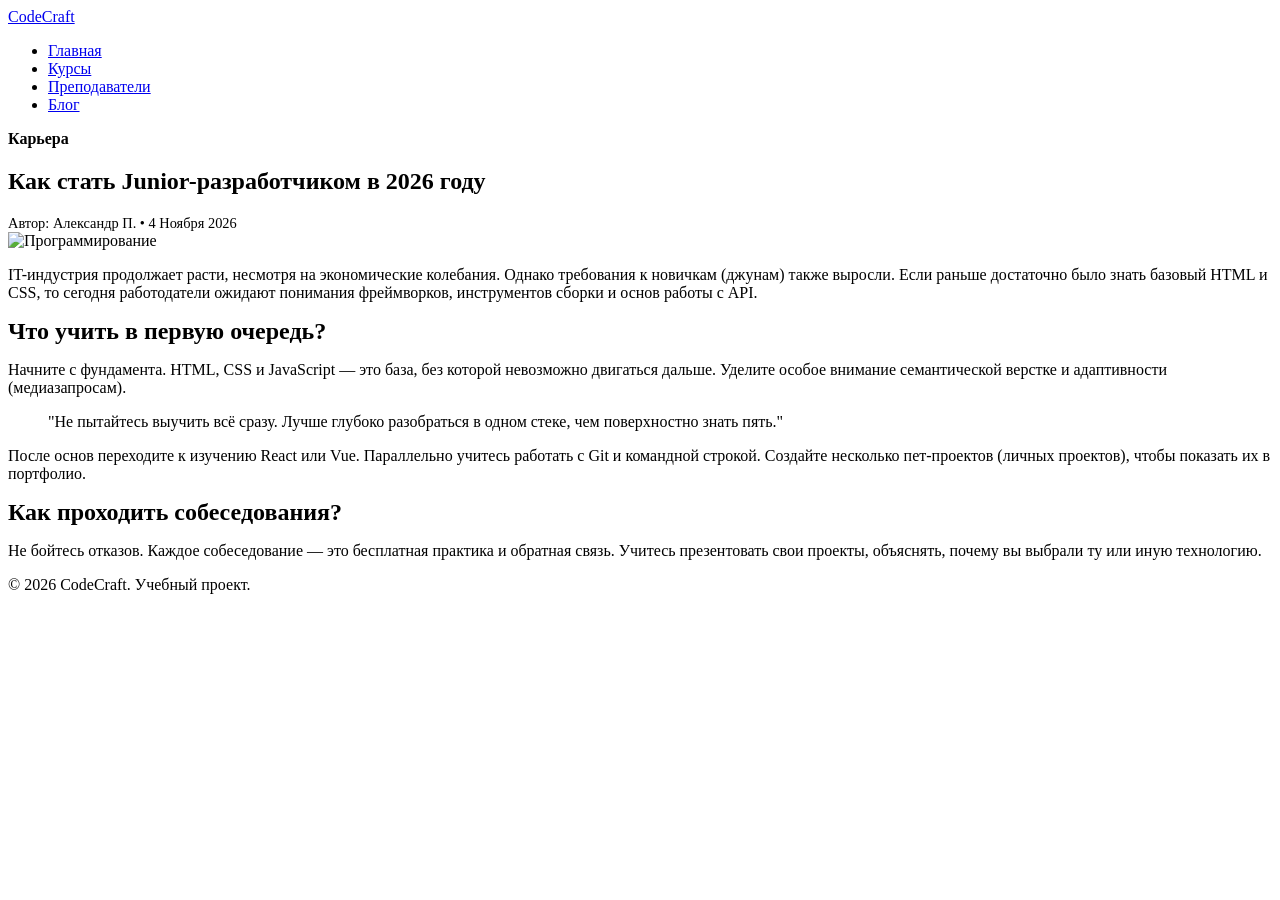
==== article.html @ 1095cd3e "feat: create responsive CodeCraft project for KR3" ====
<!DOCTYPE html>
<html lang="ru">
<head>
    <meta charset="UTF-8">
    <meta name="viewport" content="width=device-width, initial-scale=1.0">
    <title>Как стать Junior-разработчиком – CodeCraft</title>
    <link rel="stylesheet" href="css/style.css">
</head>
<body>
    <header class="site-header">
        <div class="site-header__inner">
            <a href="index.html" class="site-logo">CodeCraft</a>
            <nav aria-label="Основная навигация">
                <ul class="nav-list">
                    <li><a href="index.html" class="nav-link">Главная</a></li>
                    <li><a href="courses.html" class="nav-link">Курсы</a></li>
                    <li><a href="teachers.html" class="nav-link">Преподаватели</a></li>
                    <li><a href="blog.html" class="nav-link nav-link--active">Блог</a></li>
                </ul>
            </nav>
        </div>
    </header>

    <main class="container">
        <article class="article-content">
            <p style="color: var(--color-primary); font-weight: bold; margin-bottom: var(--space-sm);">Карьера</p>
            <h1>Как стать Junior-разработчиком в 2026 году</h1>
            <p style="color: var(--color-muted); font-size: 0.9rem; margin-bottom: var(--space-lg);">Автор: Александр П. • 4 Ноября 2026</p>
            
            <img src="https://images.unsplash.com/photo-1555066931-4365d14bab8c?q=80&w=800&auto=format&fit=crop" alt="Программирование" style="border-radius: var(--radius); margin-bottom: var(--space-lg);">

            <p>IT-индустрия продолжает расти, несмотря на экономические колебания. Однако требования к новичкам (джунам) также выросли. Если раньше достаточно было знать базовый HTML и CSS, то сегодня работодатели ожидают понимания фреймворков, инструментов сборки и основ работы с API.</p>
            
            <h2 style="margin-top: var(--space-lg); margin-bottom: var(--space-sm);">Что учить в первую очередь?</h2>
            <p>Начните с фундамента. HTML, CSS и JavaScript — это база, без которой невозможно двигаться дальше. Уделите особое внимание семантической верстке и адаптивности (медиазапросам).</p>
            
            <blockquote>
                "Не пытайтесь выучить всё сразу. Лучше глубоко разобраться в одном стеке, чем поверхностно знать пять."
            </blockquote>

            <p>После основ переходите к изучению React или Vue. Параллельно учитесь работать с Git и командной строкой. Создайте несколько пет-проектов (личных проектов), чтобы показать их в портфолио.</p>
            
            <h2 style="margin-top: var(--space-lg); margin-bottom: var(--space-sm);">Как проходить собеседования?</h2>
            <p>Не бойтесь отказов. Каждое собеседование — это бесплатная практика и обратная связь. Учитесь презентовать свои проекты, объяснять, почему вы выбрали ту или иную технологию.</p>
        </article>
    </main>

    <footer class="site-footer">
        <div class="container">
            <p>&copy; 2026 CodeCraft. Учебный проект.</p>
        </div>
    </footer>
</body>
</html>
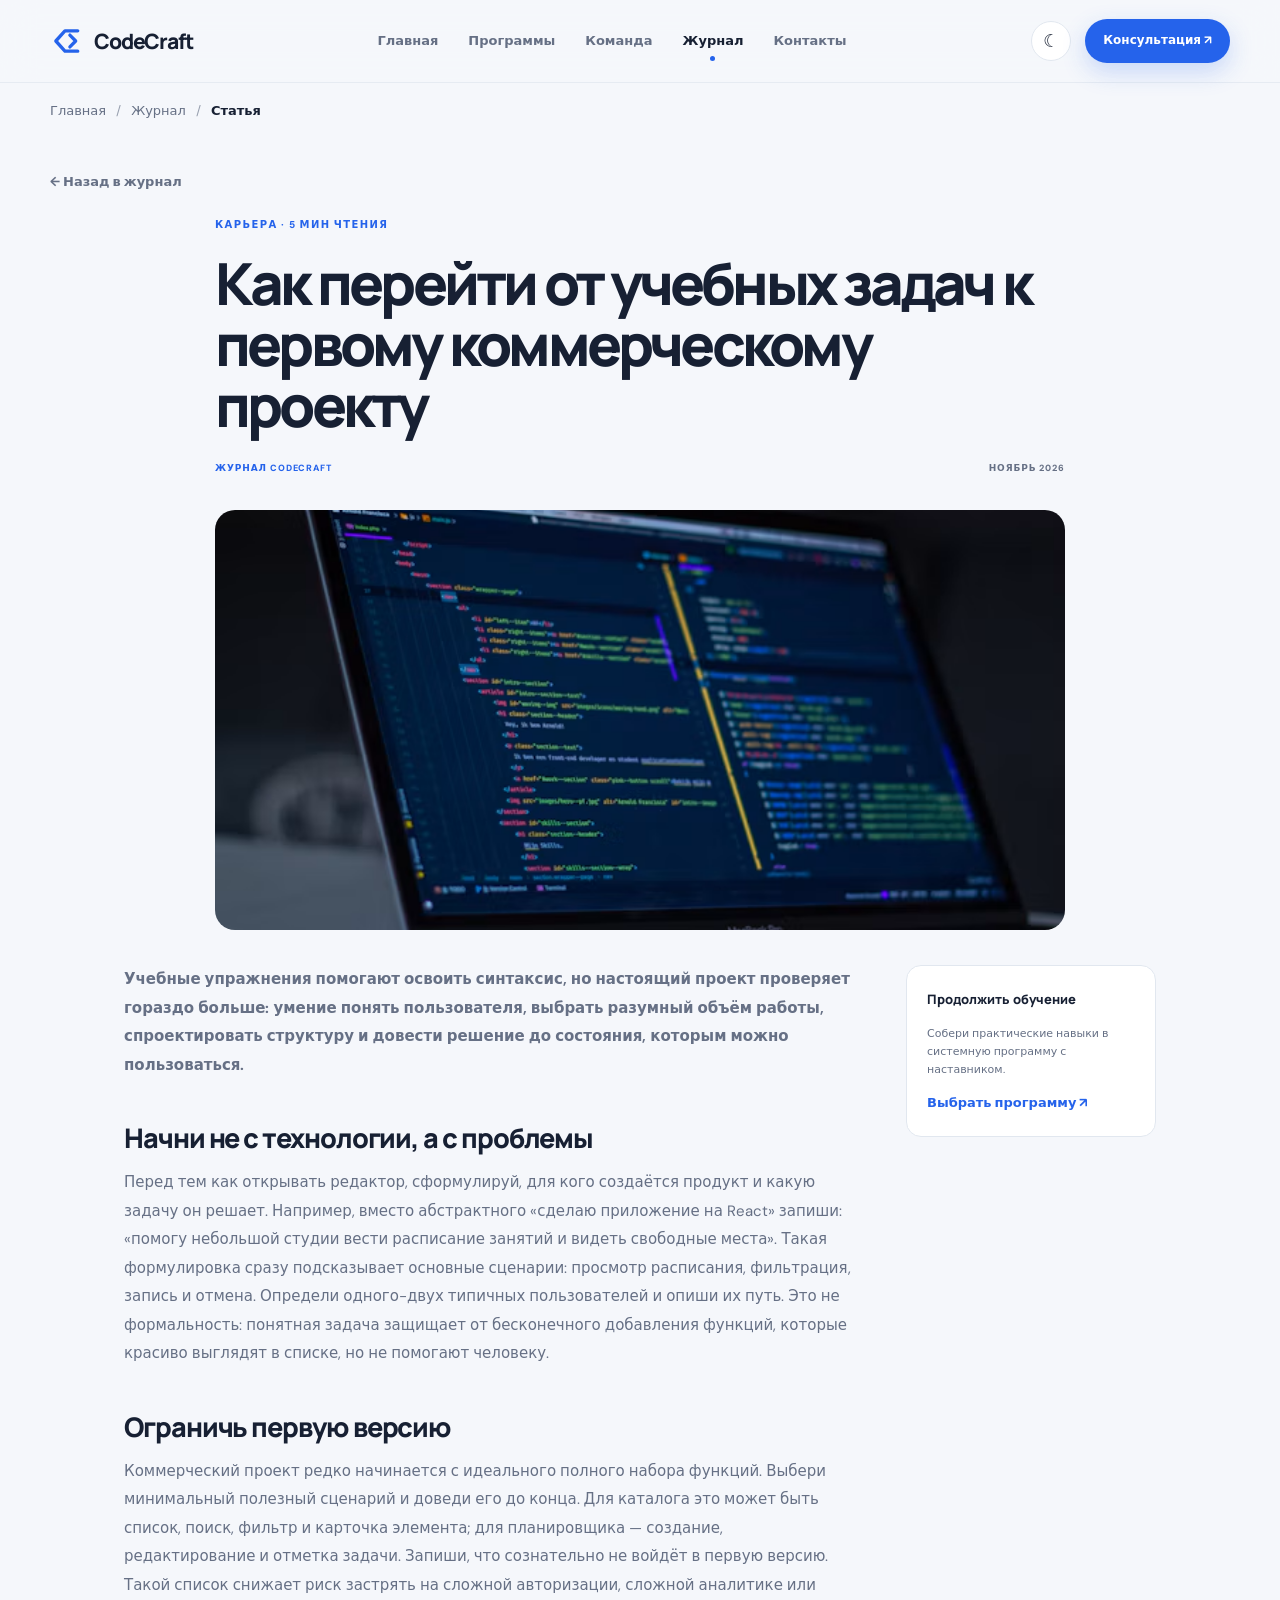
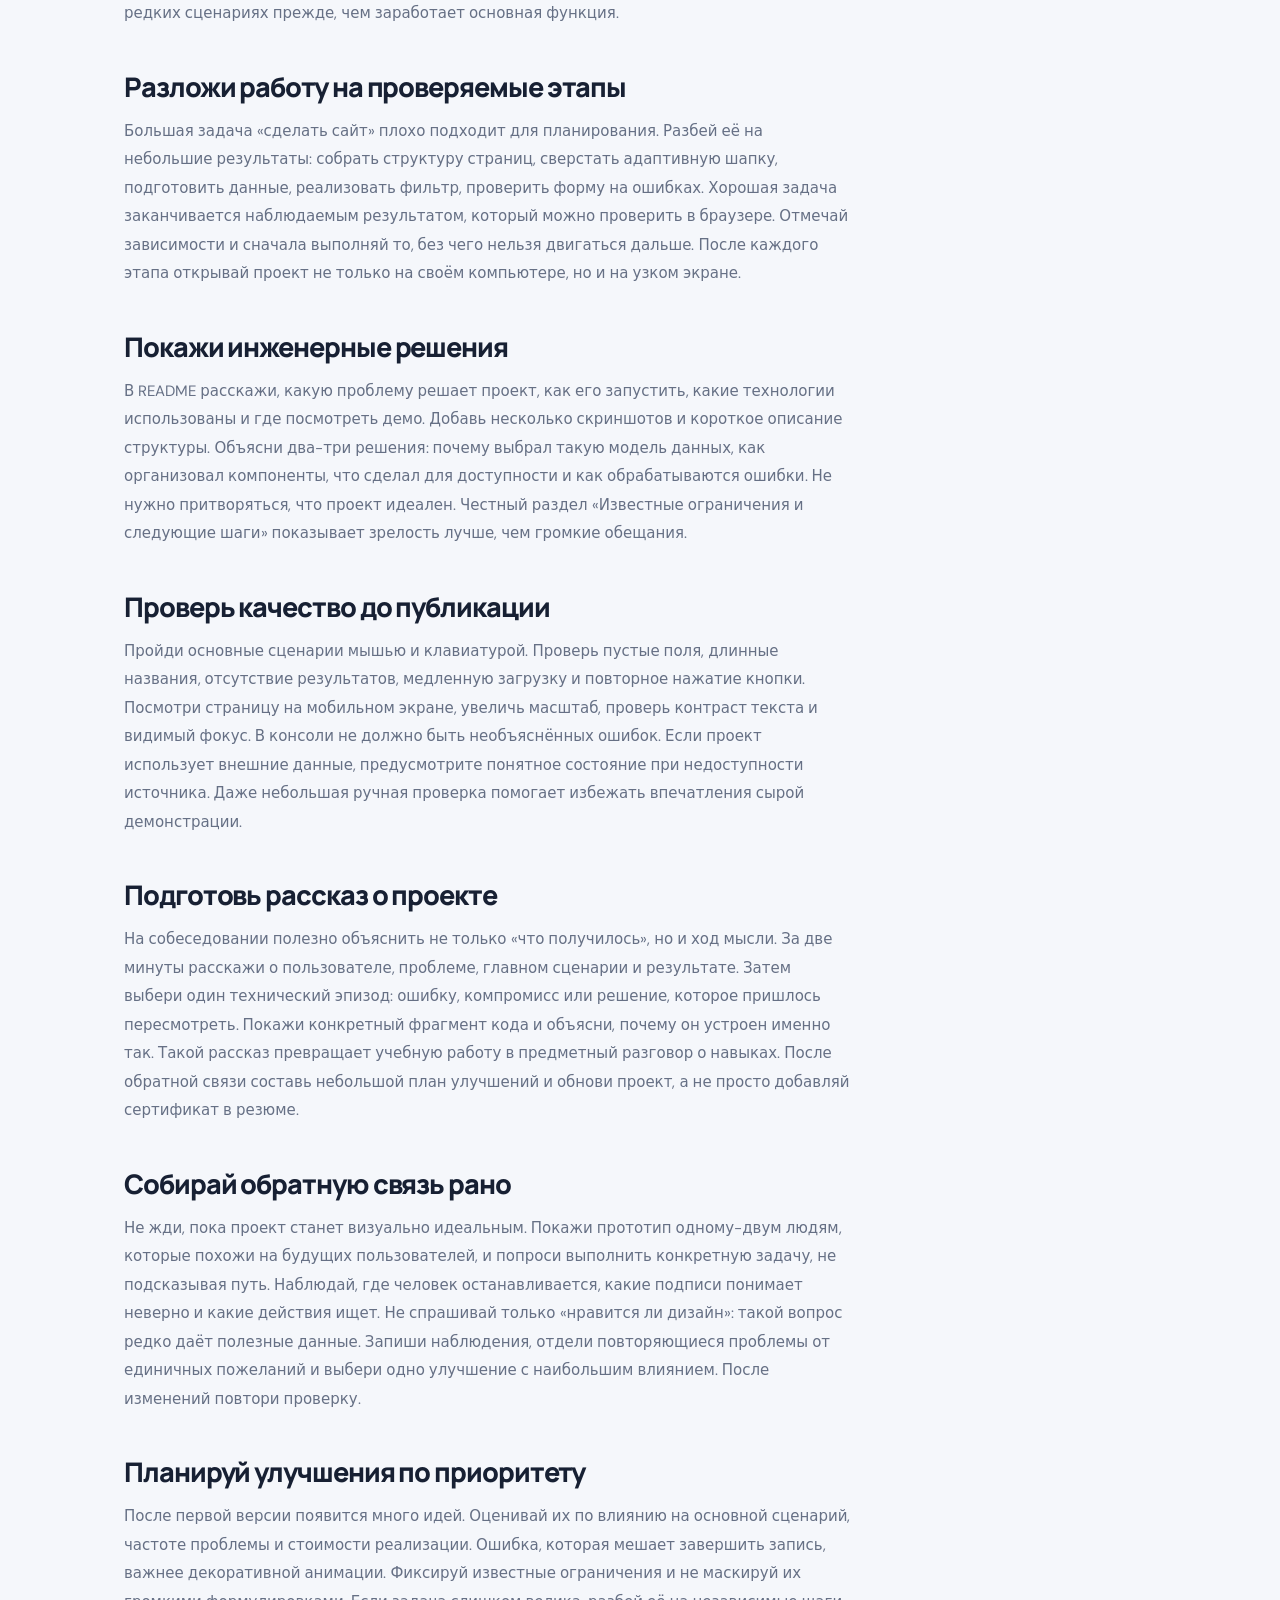
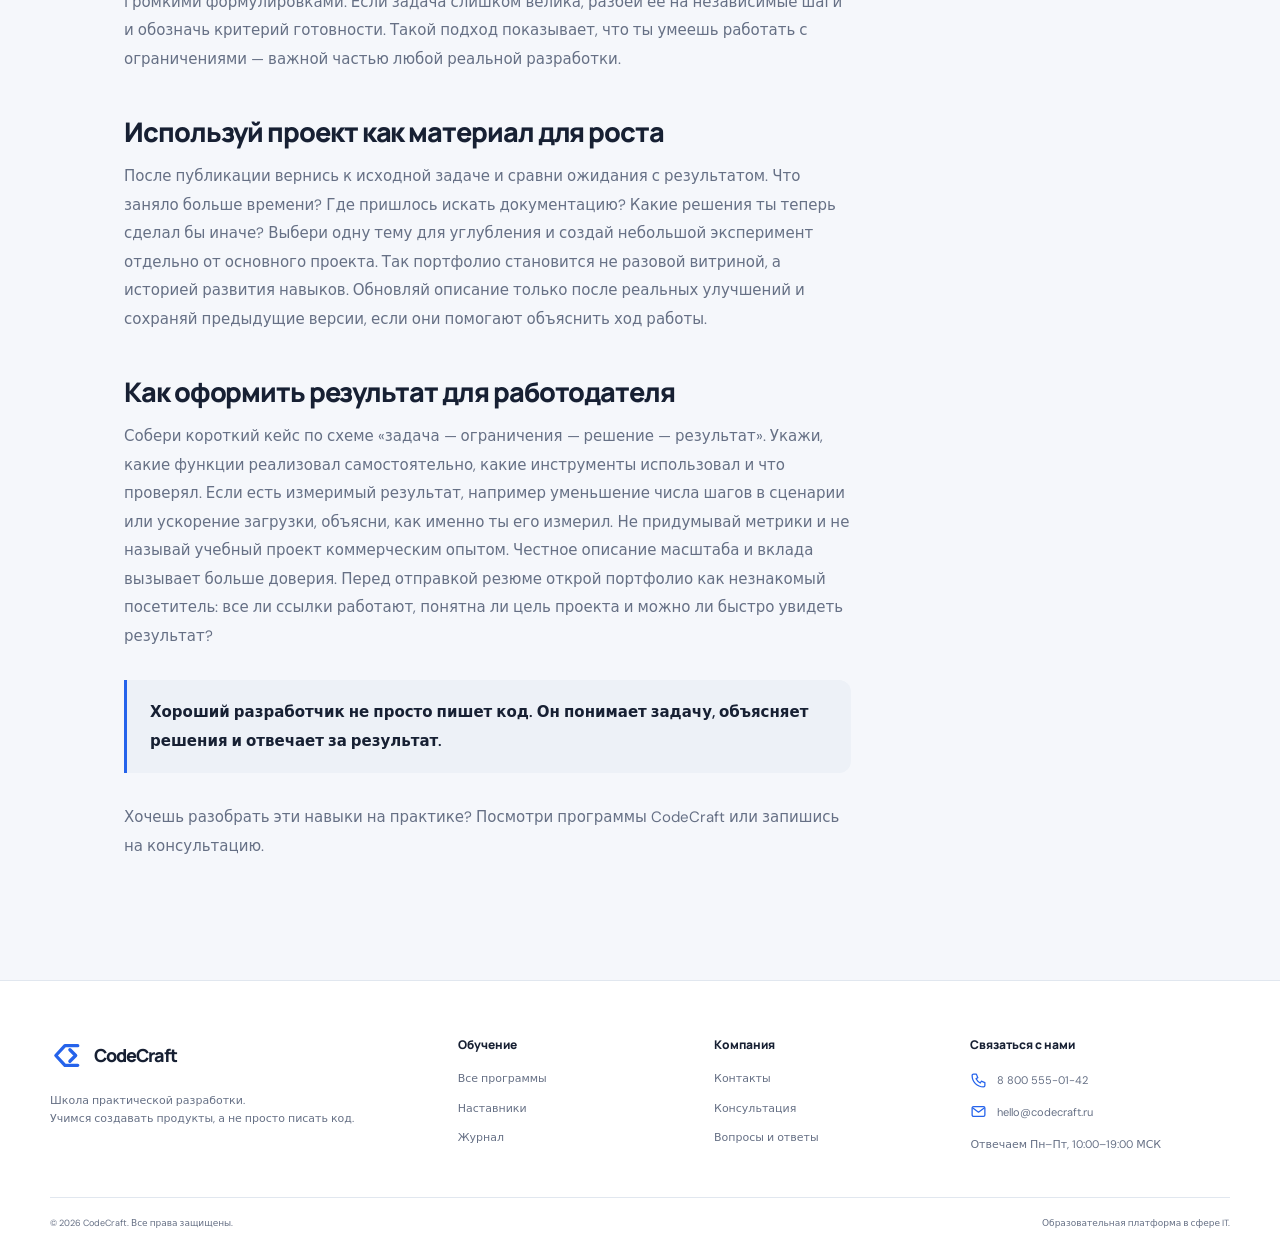
==== commit b9ab2ec8: "kr3-codecraft" ====
--- a/article.html
+++ b/article.html
@@ -1,54 +1,111 @@
-<!DOCTYPE html>
+<!doctype html>
 <html lang="ru">
 <head>
-    <meta charset="UTF-8">
-    <meta name="viewport" content="width=device-width, initial-scale=1.0">
-    <title>Как стать Junior-разработчиком – CodeCraft</title>
-    <link rel="stylesheet" href="css/style.css">
+  <meta charset="utf-8">
+  <meta name="viewport" content="width=device-width,initial-scale=1">
+  <meta name="description" content="Практические материалы CodeCraft о разработке, дизайне и карьере в IT.">
+  <title>Материал журнала — CodeCraft</title>
+  
+  <link rel="preconnect" href="https://fonts.googleapis.com">
+  <link rel="preconnect" href="https://fonts.gstatic.com" crossorigin>
+  <link href="https://fonts.googleapis.com/css2?family=DM+Sans:wght@400;500;600;700&family=Manrope:wght@400;500;600;700;800&display=swap" rel="stylesheet">
+  <link rel="stylesheet" href="css/style.css">
 </head>
 <body>
-    <header class="site-header">
-        <div class="site-header__inner">
-            <a href="index.html" class="site-logo">CodeCraft</a>
-            <nav aria-label="Основная навигация">
-                <ul class="nav-list">
-                    <li><a href="index.html" class="nav-link">Главная</a></li>
-                    <li><a href="courses.html" class="nav-link">Курсы</a></li>
-                    <li><a href="teachers.html" class="nav-link">Преподаватели</a></li>
-                    <li><a href="blog.html" class="nav-link nav-link--active">Блог</a></li>
-                </ul>
-            </nav>
+
+  <header class="header">
+    <div class="container header__inner">
+      <a class="brand" href="index.html">
+        <img class="brand__mark" src="images/brand-mark.svg" alt="">
+        <span class="brand__name">CodeCraft</span>
+      </a>
+      <button class="menu-toggle" aria-label="Открыть меню" aria-expanded="false">☰</button>
+      <nav class="nav">
+        <a class="nav__link" href="index.html">Главная</a>
+        <a class="nav__link" href="courses.html">Программы</a>
+        <a class="nav__link" href="teachers.html">Команда</a>
+        <a class="nav__link is-active" href="blog.html">Журнал</a>
+        <a class="nav__link" href="contacts.html">Контакты</a>
+      </nav>
+      <div class="header__actions">
+        <button class="theme-toggle" aria-label="Переключить тему">☾</button>
+        <a class="button button--small button--primary" href="contacts.html#lead-form">Консультация ↗</a>
+      </div>
+    </div>
+  </header>
+
+  <nav class="breadcrumbs" aria-label="Хлебные крошки">
+    <div class="container breadcrumbs__inner">
+      <a href="index.html">Главная</a>
+      <span class="breadcrumbs__separator" aria-hidden="true">/</span>
+      <a href="blog.html">Журнал</a>
+      <span class="breadcrumbs__separator" aria-hidden="true">/</span>
+      <span aria-current="page">Статья</span>
+    </div>
+  </nav>
+
+  <main>
+    <section class="article-hero">
+      <div class="container">
+        <a class="back-link" href="blog.html">← Назад в журнал</a>
+        <div id="article-content">
+          <div class="eyebrow">CODECRAFT JOURNAL</div>
+          <h1>Практические материалы<br><span>для разработчиков.</span></h1>
         </div>
-    </header>
+      </div>
+    </section>
+  </main>
 
-    <main class="container">
-        <article class="article-content">
-            <p style="color: var(--color-primary); font-weight: bold; margin-bottom: var(--space-sm);">Карьера</p>
-            <h1>Как стать Junior-разработчиком в 2026 году</h1>
-            <p style="color: var(--color-muted); font-size: 0.9rem; margin-bottom: var(--space-lg);">Автор: Александр П. • 4 Ноября 2026</p>
-            
-            <img src="https://images.unsplash.com/photo-1555066931-4365d14bab8c?q=80&w=800&auto=format&fit=crop" alt="Программирование" style="border-radius: var(--radius); margin-bottom: var(--space-lg);">
+  <footer class="footer">
+    <div class="container footer__top">
+      <div class="footer__brand">
+        <a class="brand" href="index.html">
+          <img alt="" class="brand__mark" src="images/brand-mark.svg">
+          <span class="brand__name">CodeCraft</span>
+        </a>
+        <p>Школа практической разработки.<br>Учимся создавать продукты, а не просто писать код.</p>
+      </div>
+      <div class="footer__col">
+        <b>Обучение</b>
+        <a href="courses.html">Все программы</a>
+        <a href="teachers.html">Наставники</a>
+        <a href="blog.html">Журнал</a>
+      </div>
+      <div class="footer__col">
+        <b>Компания</b>
+        <a href="contacts.html">Контакты</a>
+        <a href="contacts.html#lead-form">Консультация</a>
+        <a href="contacts.html#faq">Вопросы и ответы</a>
+      </div>
+      <div class="footer__contact">
+        <b>Связаться с нами</b>
+        <a class="footer-contact-link" href="tel:+78005550142">
+          <svg viewBox="0 0 24 24" aria-hidden="true">
+            <path d="M5 3h4l2 5-2.5 1.5a15 15 0 0 0 6 6L16 13l5 2v4c0 1.1-.9 2-2 2C10 21 3 14 3 5c0-1.1.9-2 2-2Z"/>
+          </svg>
+          <span>8 800 555-01-42</span>
+        </a>
+        <a class="footer-contact-link" href="mailto:hello@codecraft.ru">
+          <svg viewBox="0 0 24 24" aria-hidden="true">
+            <rect x="3" y="5" width="18" height="14" rx="2"/>
+            <path d="m4 7 8 6 8-6"/>
+          </svg>
+          <span>hello@codecraft.ru</span>
+        </a>
+        <span class="footer-hours">Отвечаем Пн–Пт, 10:00–19:00 МСК</span>
+      </div>
+    </div>
+    <div class="container footer__bottom">
+      <span>© 2026 CodeCraft. Все права защищены.</span>
+      <span>Образовательная платформа в сфере IT.</span>
+    </div>
+  </footer>
 
-            <p>IT-индустрия продолжает расти, несмотря на экономические колебания. Однако требования к новичкам (джунам) также выросли. Если раньше достаточно было знать базовый HTML и CSS, то сегодня работодатели ожидают понимания фреймворков, инструментов сборки и основ работы с API.</p>
-            
-            <h2 style="margin-top: var(--space-lg); margin-bottom: var(--space-sm);">Что учить в первую очередь?</h2>
-            <p>Начните с фундамента. HTML, CSS и JavaScript — это база, без которой невозможно двигаться дальше. Уделите особое внимание семантической верстке и адаптивности (медиазапросам).</p>
-            
-            <blockquote>
-                "Не пытайтесь выучить всё сразу. Лучше глубоко разобраться в одном стеке, чем поверхностно знать пять."
-            </blockquote>
-
-            <p>После основ переходите к изучению React или Vue. Параллельно учитесь работать с Git и командной строкой. Создайте несколько пет-проектов (личных проектов), чтобы показать их в портфолио.</p>
-            
-            <h2 style="margin-top: var(--space-lg); margin-bottom: var(--space-sm);">Как проходить собеседования?</h2>
-            <p>Не бойтесь отказов. Каждое собеседование — это бесплатная практика и обратная связь. Учитесь презентовать свои проекты, объяснять, почему вы выбрали ту или иную технологию.</p>
-        </article>
-    </main>
-
-    <footer class="site-footer">
-        <div class="container">
-            <p>&copy; 2026 CodeCraft. Учебный проект.</p>
-        </div>
-    </footer>
+  <div class="toast" role="status" aria-live="polite"></div>
+  <button class="back-top" aria-label="Наверх" title="Наверх">
+    <span class="back-top__target" aria-hidden="true"></span>
+  </button>
+  
+  <script src="js/script.js"></script>
 </body>
 </html>
--- a/css/style.css
+++ b/css/style.css
@@ -0,0 +1,3354 @@
+:root {
+  color-scheme: light;
+  --bg: #f5f7fb;
+  --surface: #fff;
+  --surface-2: #edf1f7;
+  --text: #172033;
+  --muted: #667085;
+  --line: #e1e7ef;
+  --primary: #2563eb;
+  --primary-2: #1749bd;
+  --accent: #0eaa78;
+  --dark: #101b2d;
+  --dark-2: #18263b;
+  --shadow: 0 18px 55px rgba(20, 34, 60, .09);
+  --radius: 22px;
+  --radius-sm: 13px;
+  --container: 1180px;
+  --font: 'DM Sans', system-ui, sans-serif;
+  --display: 'Manrope', 'DM Sans', sans-serif;
+  --ease: cubic-bezier(.2, .7, .2, 1);
+}
+
+body.dark-theme {
+  color-scheme: dark;
+  --bg: #0c1422;
+  --surface: #131f31;
+  --surface-2: #1a2a40;
+  --text: #eef3fb;
+  --muted: #9aa9bd;
+  --line: #2a3a50;
+  --primary: #10b981;
+  --primary-2: #0e9d70;
+  --accent: #38d9a3;
+  --dark: #080f1a;
+  --dark-2: #101d2e;
+  --shadow: 0 18px 55px rgba(0, 0, 0, .25);
+}
+
+* {
+  box-sizing: border-box;
+}
+
+html {
+  scroll-behavior: smooth;
+  scroll-padding-top: 100px;
+}
+
+body {
+  margin: 0;
+  background: var(--bg);
+  color: var(--text);
+  font: 16px/1.65 var(--font);
+  transition: background .35s, color .35s;
+}
+
+body,
+button,
+input,
+textarea,
+select {
+  font-family: var(--font);
+}
+
+img {
+  display: block;
+  max-width: 100%;
+}
+
+a {
+  color: inherit;
+  text-decoration: none;
+}
+
+button {
+  color: inherit;
+}
+
+button,
+a,
+input,
+textarea,
+select,
+summary {
+  -webkit-tap-highlight-color: transparent;
+}
+
+a:focus-visible,
+button:focus-visible,
+input:focus-visible,
+textarea:focus-visible,
+select:focus-visible,
+summary:focus-visible {
+  outline: 3px solid var(--accent);
+  outline-offset: 3px;
+}
+
+.container {
+  width: min(var(--container), calc(100% - 48px));
+  margin-inline: auto;
+}
+
+.section {
+  padding: 104px 0;
+}
+
+.section--compact {
+  padding-top: 70px;
+}
+
+.section--tint {
+  background: var(--surface-2);
+}
+
+.section--dark {
+  background: var(--dark);
+  color: #f4f7fb;
+}
+
+.section--cta {
+  padding: 70px 0 100px;
+}
+
+.footnote,
+.demo-disclaimer {
+  color: var(--muted);
+  font-size: 12px;
+  margin: 20px 0 0;
+}
+
+.demo-disclaimer {
+  padding: 20px;
+  border: 1px dashed var(--line);
+  border-radius: 14px;
+}
+
+/* Header */
+.header {
+  position: sticky;
+  top: 0;
+  z-index: 50;
+  background: color-mix(in srgb, var(--bg) 88%, transparent);
+  backdrop-filter: blur(18px);
+  border-bottom: 1px solid color-mix(in srgb, var(--line) 75%, transparent);
+}
+
+.header__inner {
+  min-height: 82px;
+  display: flex;
+  align-items: center;
+  justify-content: space-between;
+  gap: 26px;
+}
+
+.brand {
+  display: flex;
+  align-items: center;
+  flex-shrink: 0;
+}
+
+.brand__logo {
+  width: 194px;
+  height: 68px;
+  object-fit: contain;
+}
+
+.logo-dark {
+  display: none;
+}
+
+body.dark-theme .logo-light {
+  display: none;
+}
+
+body.dark-theme .logo-dark {
+  display: block;
+}
+
+.nav {
+  display: flex;
+  align-items: center;
+  gap: 30px;
+}
+
+.nav__link {
+  font-size: 13px;
+  font-weight: 700;
+  color: var(--muted);
+  transition: color .2s;
+}
+
+.nav__link:hover,
+.nav__link.is-active {
+  color: var(--text);
+}
+
+.nav__link.is-active:after {
+  content: '';
+  display: block;
+  width: 5px;
+  height: 5px;
+  background: var(--primary);
+  border-radius: 50%;
+  margin: 4px auto -9px;
+}
+
+.header__actions {
+  display: flex;
+  align-items: center;
+  gap: 14px;
+}
+
+.theme-toggle {
+  width: 40px;
+  height: 40px;
+  border: 1px solid var(--line);
+  border-radius: 50%;
+  background: var(--surface);
+  cursor: pointer;
+  font-size: 18px;
+  transition: transform .25s, border .25s;
+}
+
+.theme-toggle:hover {
+  transform: rotate(20deg);
+  border-color: var(--primary);
+}
+
+.menu-toggle {
+  display: none;
+  border: 1px solid var(--line);
+  background: var(--surface);
+  border-radius: 10px;
+  padding: 8px 12px;
+  font-size: 20px;
+  cursor: pointer;
+}
+
+/* Buttons */
+.button {
+  display: inline-flex;
+  align-items: center;
+  justify-content: center;
+  gap: 14px;
+  padding: 15px 22px;
+  border-radius: 999px;
+  font-size: 13px;
+  font-weight: 700;
+  border: 1px solid transparent;
+  transition: transform .25s var(--ease), background .25s, box-shadow .25s;
+  cursor: pointer;
+}
+
+.button:hover {
+  transform: translateY(-3px);
+}
+
+.button--primary {
+  background: var(--primary);
+  color: white;
+  box-shadow: 0 9px 24px color-mix(in srgb, var(--primary) 22%, transparent);
+}
+
+.button--primary:hover {
+  background: var(--primary-2);
+  box-shadow: 0 13px 28px color-mix(in srgb, var(--primary) 30%, transparent);
+}
+
+.button--ghost {
+  border-color: var(--line);
+  background: var(--surface);
+  color: var(--text);
+}
+
+.button--light {
+  background: #f4f7fb;
+  color: #111d2e;
+}
+
+.button--small {
+  padding: 11px 17px;
+  font-size: 12px;
+}
+
+.button--block {
+  width: 100%;
+}
+
+.text-link {
+  display: inline-flex;
+  gap: 12px;
+  align-items: center;
+  color: var(--primary);
+  font-size: 13px;
+  font-weight: 800;
+}
+
+.text-link span {
+  transition: transform .2s;
+}
+
+.text-link:hover span {
+  transform: translate(4px, -3px);
+}
+
+.back-link {
+  display: inline-flex;
+  margin-bottom: 25px;
+  color: var(--muted);
+  font-size: 13px;
+  font-weight: 700;
+}
+
+.back-link:hover {
+  color: var(--primary);
+}
+
+/* Eyebrows, headings */
+.eyebrow {
+  display: flex;
+  align-items: center;
+  gap: 10px;
+  text-transform: uppercase;
+  letter-spacing: .14em;
+  font-size: 10px;
+  font-weight: 800;
+  color: var(--primary);
+  margin-bottom: 19px;
+}
+
+.eyebrow__dot,
+.status-dot {
+  width: 7px;
+  height: 7px;
+  border-radius: 50%;
+  background: var(--accent);
+  box-shadow: 0 0 0 5px color-mix(in srgb, var(--accent) 13%, transparent);
+}
+
+.eyebrow--light {
+  color: #9cb6d7;
+}
+
+.section-heading {
+  display: flex;
+  justify-content: space-between;
+  align-items: end;
+  gap: 40px;
+  margin-bottom: 42px;
+}
+
+.section-heading h2,
+.team-intro h2,
+.contact-info h2,
+.split-cta h2 {
+  font: 800 clamp(34px, 4.5vw, 55px)/1.08 var(--display);
+  letter-spacing: -.055em;
+  margin: 0;
+}
+
+.section-heading h2 span,
+.team-intro h2 span,
+.contact-info h2 span,
+.split-cta h2 span,
+.cta-panel h2 span {
+  color: var(--primary);
+}
+
+.section-heading>p {
+  max-width: 400px;
+  color: var(--muted);
+  font-size: 14px;
+  margin: 0 0 5px;
+}
+
+.section-heading--small {
+  margin-top: 88px;
+}
+
+.section-heading--small h2 {
+  font-size: 36px;
+}
+
+/* Home hero */
+.hero--home {
+  position: relative;
+  overflow: hidden;
+  background: linear-gradient(120deg, var(--surface) 0%, var(--bg) 64%, color-mix(in srgb, var(--primary) 7%, var(--bg)) 100%);
+}
+
+.hero__grid {
+  display: grid;
+  grid-template-columns: 1.02fr .98fr;
+  align-items: center;
+  gap: 40px;
+  min-height: 620px;
+  padding-top: 65px;
+  padding-bottom: 80px;
+}
+
+.hero__content {
+  position: relative;
+  z-index: 2;
+}
+
+.hero h1,
+.page-hero h1,
+.article-hero h1 {
+  font: 800 clamp(42px, 5.6vw, 70px)/1.05 var(--display);
+  letter-spacing: -.065em;
+  margin: 0 0 25px;
+}
+
+.hero h1 span,
+.page-hero h1 span,
+.article-hero h1 span {
+  color: var(--primary);
+}
+
+.hero__lead {
+  font-size: 17px;
+  line-height: 1.75;
+  color: var(--muted);
+  max-width: 570px;
+  margin: 0 0 30px;
+}
+
+.hero__buttons {
+  display: flex;
+  gap: 12px;
+  flex-wrap: wrap;
+}
+
+.hero__proof {
+  display: flex;
+  align-items: center;
+  gap: 15px;
+  margin-top: 46px;
+}
+
+.proof-avatars {
+  display: flex;
+  padding-left: 5px;
+}
+
+.proof-avatars img {
+  width: 37px;
+  height: 37px;
+  object-fit: cover;
+  border-radius: 50%;
+  border: 3px solid var(--surface);
+  margin-left: -7px;
+}
+
+.hero__proof strong,
+.hero__proof small {
+  display: block;
+}
+
+.hero__proof strong {
+  font-size: 11px;
+}
+
+.hero__proof small {
+  font-size: 10px;
+  color: var(--muted);
+}
+
+.proof-divider {
+  height: 35px;
+  width: 1px;
+  background: var(--line);
+  margin: 0 7px;
+}
+
+.hero__visual {
+  position: relative;
+  min-height: 480px;
+  display: flex;
+  align-items: center;
+  justify-content: center;
+}
+
+.hero-photo {
+  position: relative;
+  width: min(85%, 470px);
+  height: 420px;
+  border-radius: 46% 46% 25px 25px;
+  overflow: hidden;
+  z-index: 1;
+  box-shadow: var(--shadow);
+  transform: rotate(2deg);
+}
+
+.hero-photo:after {
+  content: '';
+  position: absolute;
+  inset: 0;
+  background: linear-gradient(180deg, transparent 50%, rgba(5, 14, 28, .38));
+}
+
+.hero-photo img {
+  width: 100%;
+  height: 100%;
+  object-fit: cover;
+}
+
+.photo-tag {
+  position: absolute;
+  z-index: 2;
+  bottom: 22px;
+  left: 22px;
+  color: #fff;
+  font-size: 11px;
+  font-weight: 700;
+  display: flex;
+  align-items: center;
+  gap: 10px;
+}
+
+.floating-card {
+  position: absolute;
+  z-index: 3;
+  background: var(--surface);
+  border: 1px solid var(--line);
+  border-radius: 15px;
+  padding: 14px 16px;
+  display: flex;
+  align-items: center;
+  gap: 12px;
+  box-shadow: var(--shadow);
+  animation: float 6s ease-in-out infinite;
+}
+
+.floating-card b,
+.floating-card small {
+  display: block;
+}
+
+.floating-card b {
+  font-size: 11px;
+}
+
+.floating-card small {
+  font-size: 10px;
+  color: var(--muted);
+}
+
+.floating-card--top {
+  top: 58px;
+  left: 0;
+}
+
+.floating-card--bottom {
+  bottom: 43px;
+  right: 0;
+  animation-delay: -2s;
+}
+
+.floating-icon {
+  display: grid;
+  place-items: center;
+  width: 34px;
+  height: 34px;
+  border-radius: 11px;
+  background: color-mix(in srgb, var(--primary) 13%, var(--surface));
+  color: var(--primary);
+  font-size: 20px;
+}
+
+.floating-arrow {
+  color: var(--primary);
+  font-size: 18px;
+}
+
+.mini-bars {
+  height: 30px;
+  display: flex;
+  align-items: end;
+  gap: 3px;
+}
+
+.mini-bars i {
+  display: block;
+  width: 4px;
+  background: var(--accent);
+  border-radius: 5px;
+}
+
+.mini-bars i:nth-child(1) { height: 12px; }
+.mini-bars i:nth-child(2) { height: 20px; }
+.mini-bars i:nth-child(3) { height: 15px; }
+.mini-bars i:nth-child(4) { height: 25px; }
+.mini-bars i:nth-child(5) { height: 17px; }
+.mini-bars i:nth-child(6) { height: 28px; }
+.mini-bars i:nth-child(7) { height: 22px; }
+
+.hero-orbit {
+  position: absolute;
+  border: 1px solid color-mix(in srgb, var(--primary) 22%, transparent);
+  border-radius: 50%;
+  transform: rotate(-30deg);
+}
+
+.hero-orbit--one {
+  width: 570px;
+  height: 240px;
+}
+
+.hero-orbit--two {
+  width: 650px;
+  height: 300px;
+  transform: rotate(35deg);
+}
+
+@keyframes float {
+  0%, 100% { transform: translateY(0); }
+  50% { transform: translateY(-10px); }
+}
+
+/* Stats */
+.section--stats {
+  padding: 34px 0 38px;
+  background: var(--surface);
+  border-bottom: 1px solid var(--line);
+}
+
+.stats-grid {
+  display: grid;
+  grid-template-columns: repeat(4, minmax(0, 1fr));
+  gap: 0;
+}
+
+.stat {
+  min-width: 0;
+  padding: 7px 28px;
+  border-right: 1px solid var(--line);
+}
+
+.stat:first-child {
+  padding-left: 0;
+}
+
+.stat:last-child {
+  border: 0;
+}
+
+.stat__label {
+  display: block;
+  color: var(--muted);
+  font-size: 9px;
+  line-height: 1.4;
+  letter-spacing: .12em;
+  font-weight: 800;
+  min-height: 26px;
+}
+
+.stat strong {
+  display: block;
+  font: 800 36px/1.1 var(--display);
+  letter-spacing: -.06em;
+  margin-top: 8px;
+}
+
+.stat strong span {
+  color: var(--primary);
+}
+
+.stat .stat__description {
+  display: block;
+  color: var(--muted);
+  font-size: 12px;
+  line-height: 1.5;
+  margin-top: 8px;
+  max-width: 230px;
+}
+
+/* Feature cards */
+.feature-grid {
+  display: grid;
+  grid-template-columns: repeat(3, 1fr);
+  gap: 18px;
+}
+
+.feature-card {
+  padding: 25px;
+  border: 1px solid var(--line);
+  background: var(--surface);
+  border-radius: var(--radius);
+  min-height: 365px;
+  transition: transform .35s var(--ease), box-shadow .35s;
+}
+
+.feature-card:hover {
+  transform: translateY(-5px);
+  box-shadow: none;
+  border-color: color-mix(in srgb, var(--primary) 55%, var(--line));
+}
+
+.feature-card:nth-child(2) {
+  background: linear-gradient(145deg, var(--surface), color-mix(in srgb, var(--primary) 12%, var(--surface)));
+}
+
+.feature-card:nth-child(2):hover {
+  background: linear-gradient(145deg, color-mix(in srgb, var(--primary) 22%, var(--surface)), var(--surface-2));
+}
+
+.feature-card--dark {
+  background: var(--dark);
+  color: #f4f7fb;
+  border-color: var(--dark);
+}
+
+.feature-card__top {
+  display: flex;
+  justify-content: space-between;
+  align-items: center;
+}
+
+.feature-number {
+  font-size: 9px;
+  letter-spacing: .14em;
+  color: var(--muted);
+  font-weight: 800;
+}
+
+.feature-card--dark .feature-number {
+  color: #8295ae;
+}
+
+.feature-symbol {
+  font-size: 25px;
+  color: var(--primary);
+}
+
+.feature-illustration {
+  height: 150px;
+  margin: 15px 0 20px;
+  border-radius: 15px;
+  overflow: hidden;
+  position: relative;
+}
+
+.code-illustration {
+  background: #17283d;
+  padding: 23px;
+  display: flex;
+  flex-direction: column;
+  gap: 8px;
+  color: #8be4bf;
+  font: 12px/1.4 monospace;
+}
+
+.code-illustration span:first-child {
+  color: #6d83a1;
+}
+
+.code-illustration span:nth-child(2) {
+  font-size: 22px;
+  color: #fff;
+}
+
+.code-cursor {
+  color: #42d99e !important;
+  animation: blink 1s steps(2) infinite;
+}
+
+.feedback-illustration {
+  background: linear-gradient(135deg, #dce8fb, #b9cbea);
+  padding: 18px;
+  color: #1c2a3d;
+}
+
+.review-line {
+  display: flex;
+  justify-content: space-between;
+  font-size: 10px;
+  font-weight: 800;
+}
+
+.review-pill {
+  background: #d3f4e6;
+  color: #087a54;
+  padding: 3px 8px;
+  border-radius: 20px;
+}
+
+.review-code {
+  display: flex;
+  gap: 6px;
+  margin: 17px 0;
+}
+
+.review-code i {
+  height: 35px;
+  width: 22%;
+  background: #a6bce0;
+  border-radius: 5px;
+}
+
+.review-code i:nth-child(2) {
+  width: 35%;
+  background: #7797c6;
+}
+
+.review-code i:nth-child(3) {
+  width: 16%;
+  background: #9cc9b5;
+}
+
+.review-note {
+  background: white;
+  border-radius: 7px;
+  padding: 8px;
+  font-size: 9px;
+  color: #536276;
+}
+
+.career-illustration {
+  background: linear-gradient(135deg, #dce5f7, #bdcbe6);
+  display: flex;
+  align-items: center;
+  justify-content: center;
+  gap: 15px;
+}
+
+.career-avatar {
+  width: 65px;
+  height: 65px;
+  background: #172d52;
+  color: #dbeafe;
+  border-radius: 20px;
+  display: grid;
+  place-items: center;
+  font: 800 20px var(--display);
+}
+
+.career-lines {
+  display: grid;
+  gap: 7px;
+}
+
+.career-lines i {
+  width: 95px;
+  height: 7px;
+  border-radius: 5px;
+  background: #8ea9d5;
+}
+
+.career-lines i:nth-child(2) { width: 75px; }
+.career-lines i:nth-child(3) { width: 55px; }
+
+.career-chip {
+  position: absolute;
+  bottom: 16px;
+  right: 16px;
+  background: #fff;
+  color: #234b91;
+  border-radius: 20px;
+  padding: 5px 10px;
+  font-size: 9px;
+  font-weight: 800;
+}
+
+.feature-card h3 {
+  font: 800 19px var(--display);
+  letter-spacing: -.03em;
+  margin: 0 0 9px;
+}
+
+.feature-card p {
+  font-size: 12px;
+  line-height: 1.7;
+  color: var(--muted);
+  margin: 0;
+}
+
+.feature-card--dark p {
+  color: #a8b5c8;
+}
+
+/* Program image cards */
+.program-grid {
+  display: grid;
+  grid-template-columns: 1.35fr 1fr 1fr;
+  gap: 17px;
+}
+
+.program-card {
+  height: 390px;
+  position: relative;
+  border-radius: var(--radius);
+  overflow: hidden;
+  color: white;
+  isolation: isolate;
+}
+
+.program-card img {
+  position: absolute;
+  inset: 0;
+  width: 100%;
+  height: 100%;
+  object-fit: cover;
+  transition: transform .7s var(--ease);
+  z-index: -2;
+}
+
+.program-card:hover img {
+  transform: scale(1.07);
+}
+
+.program-card__overlay {
+  position: absolute;
+  inset: 0;
+  background: linear-gradient(180deg, rgba(7, 17, 31, .05) 5%, rgba(7, 17, 31, .86) 100%);
+  z-index: -1;
+}
+
+.program-card__content {
+  position: absolute;
+  bottom: 0;
+  left: 0;
+  padding: 27px;
+}
+
+.program-label {
+  font-size: 9px;
+  letter-spacing: .15em;
+  color: #a6e6d1;
+  font-weight: 800;
+}
+
+.program-card h3 {
+  font: 800 25px var(--display);
+  margin: 9px 0 5px;
+}
+
+.program-card p {
+  font-size: 12px;
+  color: #d3dce9;
+  margin: 0 0 18px;
+  max-width: 300px;
+}
+
+.program-link {
+  font-size: 11px;
+  font-weight: 800;
+}
+
+.program-card:not(.program-card--wide) {
+  height: 390px;
+}
+
+/* Steps */
+.steps-grid {
+  display: grid;
+  grid-template-columns: repeat(4, 1fr);
+  gap: 15px;
+}
+
+.step-card {
+  position: relative;
+  padding: 24px 20px 20px;
+  border: 1px solid var(--line);
+  border-radius: 18px;
+  background: linear-gradient(145deg, var(--surface), var(--surface-2));
+  min-height: 205px;
+  transition: background .5s, border-color .35s, transform .3s;
+}
+
+.step-card>span {
+  display: inline-grid;
+  place-items: center;
+  min-width: 48px;
+  height: 34px;
+  padding: 0 10px;
+  border-radius: 10px;
+  background: var(--primary);
+  color: #fff;
+  font: 800 12px var(--display);
+  transition: background .5s;
+}
+
+.step-card h3 {
+  font: 800 16px var(--display);
+  margin: 26px 0 9px;
+}
+
+.step-card p {
+  font-size: 11px;
+  color: var(--muted);
+  margin: 0;
+}
+
+.step-line {
+  display: none;
+}
+
+.step-card:hover {
+  transform: translateY(-4px);
+  background: linear-gradient(145deg, color-mix(in srgb, var(--primary) 15%, var(--surface)), var(--surface-2));
+  border-color: var(--primary);
+}
+
+.step-card:hover>span {
+  background: var(--accent);
+}
+
+/* Mentor band, CTA */
+.mentor-band {
+  display: grid;
+  grid-template-columns: 1fr 1fr;
+  gap: 80px;
+  align-items: center;
+}
+
+.mentor-band__copy h2 {
+  font: 800 clamp(40px, 5vw, 58px)/1.05 var(--display);
+  letter-spacing: -.06em;
+  margin: 0 0 20px;
+}
+
+.mentor-band__copy h2 span {
+  color: #34d399;
+}
+
+.mentor-band__copy p {
+  max-width: 470px;
+  color: #a9b6c9;
+  font-size: 14px;
+  margin: 0 0 28px;
+}
+
+.mentor-collage {
+  display: grid;
+  grid-template-columns: 1fr 1fr;
+  gap: 12px;
+  transform: rotate(2deg);
+}
+
+.mentor-collage img {
+  width: 100%;
+  height: 190px;
+  object-fit: cover;
+  border-radius: 18px;
+  filter: saturate(.8);
+}
+
+.mentor-collage img:nth-child(2),
+.mentor-collage img:nth-child(3) {
+  transform: translateY(22px);
+}
+
+.cta-panel {
+  position: relative;
+  overflow: hidden;
+  background: var(--dark);
+  color: white;
+  border-radius: 30px;
+  padding: 55px 60px;
+  display: flex;
+  align-items: center;
+  justify-content: space-between;
+  gap: 35px;
+}
+
+.cta-panel>div:first-child {
+  position: relative;
+  z-index: 1;
+}
+
+.cta-panel h2 {
+  font: 800 clamp(34px, 4vw, 52px)/1.07 var(--display);
+  letter-spacing: -.06em;
+  margin: 0 0 13px;
+}
+
+.cta-panel h2 span {
+  color: #34d399;
+}
+
+.cta-panel p {
+  color: #a9b6c9;
+  font-size: 13px;
+  max-width: 500px;
+  margin: 0;
+}
+
+.cta-panel .button {
+  position: relative;
+  z-index: 1;
+  flex-shrink: 0;
+}
+
+.cta-orbit {
+  position: absolute;
+  width: 450px;
+  height: 450px;
+  border: 1px solid rgba(63, 213, 162, .2);
+  border-radius: 50%;
+  right: 5%;
+  top: -280px;
+  box-shadow: 0 0 0 35px rgba(63, 213, 162, .03), 0 0 0 70px rgba(63, 213, 162, .03);
+}
+
+/* FAQ */
+.faq-list {
+  max-width: 100%;
+  margin-left: 0;
+  border-top: 1px solid var(--line);
+}
+
+.faq-item {
+  border-bottom: 1px solid var(--line);
+  padding: 0 5px;
+}
+
+.faq-item summary {
+  list-style: none;
+  cursor: pointer;
+  display: flex;
+  align-items: center;
+  justify-content: space-between;
+  gap: 25px;
+  padding: 22px 0;
+  font: 700 15px var(--display);
+}
+
+.faq-item summary::-webkit-details-marker {
+  display: none;
+}
+
+.faq-item summary span {
+  font-size: 22px;
+  color: var(--primary);
+  transition: transform .25s;
+}
+
+.faq-item[open] summary span {
+  transform: rotate(45deg);
+}
+
+.faq-item p {
+  color: var(--muted);
+  font-size: 13px;
+  max-width: 720px;
+  margin: -3px 0 23px;
+  animation: fadeIn .3s both;
+}
+
+@keyframes fadeIn {
+  from { opacity: 0; transform: translateY(-5px); }
+  to { opacity: 1; transform: none; }
+}
+
+@keyframes blink {
+  50% { opacity: 0; }
+}
+
+/* Page hero */
+.page-hero {
+  padding: 85px 0 68px;
+  background: linear-gradient(120deg, var(--surface), var(--bg));
+  border-bottom: 1px solid var(--line);
+}
+
+.page-hero h1 {
+  font-size: clamp(40px, 5.3vw, 64px);
+  margin-bottom: 20px;
+}
+
+.page-hero> .container>p {
+  max-width: 650px;
+  color: var(--muted);
+  font-size: 15px;
+  margin: 0;
+}
+
+.page-hero__meta {
+  display: flex;
+  align-items: center;
+  gap: 17px;
+  margin-top: 35px;
+  color: var(--muted);
+  font-size: 10px;
+  font-weight: 800;
+  letter-spacing: .08em;
+  text-transform: uppercase;
+}
+
+.page-hero__meta i {
+  font-style: normal;
+  color: var(--primary);
+  font-size: 16px;
+}
+
+.page-hero--course {
+  padding: 40px 0 75px;
+}
+
+.page-hero--course h1 {
+  max-width: 800px;
+}
+
+.page-hero--course .container>p {
+  max-width: 650px;
+}
+
+/* Catalog */
+.catalog-toolbar {
+  display: flex;
+  justify-content: space-between;
+  align-items: end;
+  gap: 30px;
+  margin-bottom: 32px;
+}
+
+.catalog-toolbar h2 {
+  font: 800 36px var(--display);
+  letter-spacing: -.05em;
+  margin: 0;
+}
+
+.catalog-toolbar h2 span {
+  color: var(--primary);
+}
+
+.filters {
+  display: flex;
+  gap: 7px;
+  flex-wrap: wrap;
+}
+
+.filter-chip {
+  padding: 9px 13px;
+  border: 1px solid var(--line);
+  border-radius: 30px;
+  background: var(--surface);
+  font-size: 10px;
+  font-weight: 700;
+  color: var(--muted);
+  cursor: pointer;
+  transition: .2s;
+}
+
+.filter-chip:hover,
+.filter-chip.is-active {
+  background: var(--text);
+  color: var(--bg);
+  border-color: var(--text);
+}
+
+.course-grid {
+  display: grid;
+  grid-template-columns: repeat(3, 1fr);
+  gap: 20px;
+}
+
+.course-card {
+  background: var(--surface);
+  border: 1px solid var(--line);
+  border-radius: 19px;
+  overflow: hidden;
+  transition: transform .3s, box-shadow .3s;
+}
+
+.course-card:hover {
+  transform: translateY(-6px);
+  box-shadow: var(--shadow);
+}
+
+.course-card__image {
+  height: 205px;
+  position: relative;
+  display: block;
+  overflow: hidden;
+}
+
+.course-card__image img {
+  width: 100%;
+  height: 100%;
+  object-fit: cover;
+  transition: transform .5s;
+}
+
+.course-card:hover .course-card__image img {
+  transform: scale(1.06);
+}
+
+.course-card__tag {
+  position: absolute;
+  left: 15px;
+  top: 15px;
+  padding: 6px 10px;
+  border-radius: 30px;
+  background: rgba(255, 255, 255, .92);
+  color: #172033;
+  font-size: 9px;
+  font-weight: 800;
+}
+
+.course-card__arrow {
+  position: absolute;
+  right: 14px;
+  bottom: 14px;
+  width: 34px;
+  height: 34px;
+  border-radius: 50%;
+  display: grid;
+  place-items: center;
+  background: var(--primary);
+  color: white;
+}
+
+.course-card__body {
+  padding: 21px;
+  display: flex;
+  flex-direction: column;
+  min-height: 280px;
+}
+
+.course-meta,
+.article-meta {
+  display: flex;
+  justify-content: space-between;
+  gap: 10px;
+  color: var(--muted);
+  font-size: 9px;
+  font-weight: 800;
+  letter-spacing: .1em;
+}
+
+.course-meta span:first-child,
+.article-meta span:first-child {
+  color: var(--primary);
+}
+
+.course-card h3 {
+  font: 800 20px var(--display);
+  letter-spacing: -.04em;
+  margin: 12px 0 8px;
+}
+
+.course-card p {
+  font-size: 12px;
+  color: var(--muted);
+  margin: 0 0 15px;
+}
+
+.tag-list,
+.teacher-tags {
+  display: flex;
+  gap: 6px;
+  flex-wrap: wrap;
+}
+
+.tag-list span,
+.teacher-tags span {
+  padding: 5px 8px;
+  background: var(--surface-2);
+  border-radius: 6px;
+  color: var(--muted);
+  font-size: 9px;
+  font-weight: 700;
+}
+
+.course-card__bottom {
+  display: flex;
+  justify-content: space-between;
+  align-items: center;
+  border-top: 1px solid var(--line);
+  padding-top: 15px;
+  margin-top: auto;
+}
+
+.course-card__bottom small,
+.course-card__bottom strong {
+  display: block;
+}
+
+.course-card__bottom small {
+  font-size: 9px;
+  color: var(--muted);
+}
+
+.course-card__bottom strong {
+  font: 800 17px var(--display);
+  margin-top: 2px;
+}
+
+.round-link {
+  width: 35px;
+  height: 35px;
+  border: 1px solid var(--line);
+  border-radius: 50%;
+  display: grid;
+  place-items: center;
+  color: var(--primary);
+  transition: .2s;
+}
+
+.round-link:hover {
+  background: var(--primary);
+  color: white;
+  border-color: var(--primary);
+}
+
+.catalog-note {
+  display: flex;
+  align-items: center;
+  gap: 15px;
+  padding: 20px 24px;
+  margin-top: 30px;
+  border: 1px solid var(--line);
+  background: var(--surface);
+  border-radius: 14px;
+}
+
+.catalog-note>span {
+  font-size: 23px;
+  color: var(--primary);
+}
+
+.catalog-note p {
+  font-size: 12px;
+  color: var(--muted);
+  margin: 0;
+  flex: 1;
+}
+
+.catalog-note .text-link {
+  white-space: nowrap;
+}
+
+.split-cta {
+  display: grid;
+  grid-template-columns: 1fr 1fr;
+  align-items: center;
+  gap: 80px;
+}
+
+.split-cta h2 {
+  color: #fff;
+}
+
+.split-cta h2 span {
+  color: #34d399;
+}
+
+.split-cta>div:last-child p {
+  color: #a9b6c9;
+  font-size: 14px;
+  margin: 0 0 25px;
+  max-width: 500px;
+}
+
+/* Course detail */
+.course-detail-loading {
+  padding: 20px 0;
+}
+
+.course-detail-hero {
+  display: grid;
+  grid-template-columns: 1.1fr .9fr;
+  gap: 55px;
+  align-items: center;
+}
+
+.course-detail-hero h1 {
+  font: 800 clamp(38px, 5vw, 62px)/1.04 var(--display);
+  letter-spacing: -.06em;
+  margin: 0 0 20px;
+}
+
+.course-detail-hero h1 span {
+  color: var(--primary);
+}
+
+.course-detail-hero p {
+  color: var(--muted);
+  font-size: 15px;
+  max-width: 650px;
+}
+
+.course-detail-image {
+  height: 360px;
+  border-radius: 25px;
+  overflow: hidden;
+  position: relative;
+}
+
+.course-detail-image img {
+  width: 100%;
+  height: 100%;
+  object-fit: cover;
+}
+
+.course-detail-image:after {
+  content: 'CODECRAFT / LEARNING PATH';
+  position: absolute;
+  bottom: 20px;
+  left: 20px;
+  color: white;
+  font-size: 9px;
+  letter-spacing: .15em;
+  font-weight: 800;
+}
+
+.detail-facts {
+  display: flex;
+  gap: 25px;
+  flex-wrap: wrap;
+  margin: 28px 0;
+}
+
+.detail-fact b,
+.detail-fact small {
+  display: block;
+}
+
+.detail-fact b {
+  font: 800 20px var(--display);
+}
+
+.detail-fact small {
+  font-size: 9px;
+  color: var(--muted);
+  text-transform: uppercase;
+  letter-spacing: .1em;
+}
+
+.course-detail-layout {
+  display: grid;
+  grid-template-columns: minmax(0, 1fr) 330px;
+  gap: 50px;
+  align-items: start;
+}
+
+.course-content-section {
+  margin-bottom: 50px;
+}
+
+.course-content-section h2 {
+  font: 800 28px var(--display);
+  letter-spacing: -.04em;
+  margin: 0 0 17px;
+}
+
+.course-content-section>p {
+  color: var(--muted);
+  font-size: 13px;
+}
+
+.outcome-grid {
+  display: grid;
+  grid-template-columns: 1fr 1fr;
+  gap: 12px;
+}
+
+.outcome-item {
+  padding: 16px;
+  border: 1px solid var(--line);
+  border-radius: 12px;
+  background: var(--surface);
+  font-size: 12px;
+}
+
+.outcome-item:before {
+  content: '↗';
+  color: var(--primary);
+  font-weight: 800;
+  margin-right: 9px;
+}
+
+.module-list {
+  display: grid;
+  gap: 10px;
+}
+
+.module-item {
+  background: var(--surface);
+  border: 1px solid var(--line);
+  border-radius: 13px;
+  overflow: hidden;
+}
+
+.module-item summary {
+  display: flex;
+  justify-content: space-between;
+  gap: 15px;
+  align-items: center;
+  padding: 17px 19px;
+  cursor: pointer;
+  list-style: none;
+  font-weight: 800;
+  font-size: 13px;
+}
+
+.module-item summary::-webkit-details-marker {
+  display: none;
+}
+
+.module-item summary span {
+  color: var(--primary);
+  font-size: 18px;
+}
+
+.module-item p {
+  padding: 0 19px 16px;
+  margin: 0;
+  color: var(--muted);
+  font-size: 12px;
+}
+
+.enroll-card {
+  position: sticky;
+  top: 110px;
+  padding: 24px;
+  border-radius: 18px;
+  background: var(--surface);
+  border: 1px solid var(--line);
+  box-shadow: var(--shadow);
+}
+
+.enroll-card small {
+  color: var(--muted);
+  font-size: 10px;
+}
+
+.enroll-card strong {
+  display: block;
+  font: 800 30px var(--display);
+  margin: 4px 0 12px;
+}
+
+.enroll-card ul {
+  list-style: none;
+  padding: 0;
+  margin: 18px 0;
+}
+
+.enroll-card li {
+  font-size: 11px;
+  color: var(--muted);
+  padding: 7px 0;
+  border-bottom: 1px solid var(--line);
+}
+
+.enroll-card li:before {
+  content: '✓';
+  color: var(--accent);
+  font-weight: 900;
+  margin-right: 8px;
+}
+
+.enroll-card .button {
+  width: 100%;
+}
+
+.enroll-card .fine-print {
+  font-size: 9px;
+  line-height: 1.5;
+  margin-top: 12px;
+}
+
+/* Teachers */
+.team-intro {
+  display: flex;
+  justify-content: space-between;
+  align-items: end;
+  gap: 35px;
+  margin-bottom: 38px;
+}
+
+.team-intro>p {
+  max-width: 430px;
+  color: var(--muted);
+  font-size: 13px;
+  margin: 0 0 5px;
+}
+
+.teacher-grid {
+  display: grid;
+  grid-template-columns: repeat(4, 1fr);
+  gap: 17px;
+}
+
+.teacher-card {
+  border: 1px solid var(--line);
+  background: var(--surface);
+  border-radius: 17px;
+  overflow: hidden;
+  transition: transform .3s, box-shadow .3s;
+}
+
+.teacher-card:hover {
+  transform: translateY(-5px);
+  box-shadow: none;
+  border-color: var(--primary);
+}
+
+.teacher-card__photo {
+  height: 220px;
+  position: relative;
+  overflow: hidden;
+  background: var(--surface-2);
+}
+
+.teacher-card__photo img {
+  width: 100%;
+  height: 100%;
+  object-fit: cover;
+  transition: transform .5s;
+}
+
+.teacher-card:hover .teacher-card__photo img {
+  transform: scale(1.04);
+}
+
+.teacher-card__photo span {
+  position: absolute;
+  bottom: 12px;
+  left: 12px;
+  padding: 5px 8px;
+  border-radius: 5px;
+  background: rgba(10, 22, 37, .8);
+  color: #b5f2d9;
+  font-size: 8px;
+  font-weight: 800;
+  letter-spacing: .1em;
+}
+
+.teacher-card__body {
+  padding: 17px;
+}
+
+.teacher-card h3 {
+  font: 800 17px var(--display);
+  margin: 0 0 3px;
+}
+
+.teacher-role {
+  color: var(--primary) !important;
+  font-size: 10px !important;
+  font-weight: 800 !important;
+  margin: 0 0 12px !important;
+}
+
+.teacher-card__body>p {
+  font-size: 11px;
+  color: var(--muted);
+  min-height: 95px;
+  margin: 0 0 13px;
+}
+
+.teacher-exp {
+  border-top: 1px solid var(--line);
+  margin-top: 15px;
+  padding-top: 12px;
+}
+
+.teacher-exp b {
+  font: 800 17px var(--display);
+  display: block;
+}
+
+.teacher-exp small {
+  font-size: 9px;
+  color: var(--muted);
+}
+
+.teacher-bio {
+  margin-top: 12px;
+  padding-top: 12px;
+  border-top: 1px solid var(--line);
+  font-size: 11px;
+  color: var(--muted);
+}
+
+.teacher-bio summary {
+  cursor: pointer;
+  color: var(--primary);
+  font-weight: 800;
+}
+
+.teacher-bio p {
+  min-height: 0 !important;
+  margin: 9px 0 !important;
+}
+
+.teacher-card__body .teacher-link {
+  display: inline-block;
+  margin-top: 12px;
+  color: var(--primary);
+  font-size: 11px;
+  font-weight: 800;
+}
+
+/* Contact form */
+.contact-layout {
+  display: grid;
+  grid-template-columns: .85fr 1.15fr;
+  gap: 70px;
+  align-items: start;
+}
+
+.contact-info h2 {
+  margin-bottom: 20px;
+}
+
+.contact-info>p {
+  font-size: 13px;
+  color: var(--muted);
+  max-width: 400px;
+  margin: 0 0 30px;
+}
+
+.contact-method {
+  display: flex;
+  align-items: center;
+  gap: 13px;
+  padding: 15px 0;
+  border-bottom: 1px solid var(--line);
+}
+
+.contact-method__icon {
+  width: 40px;
+  height: 40px;
+  border-radius: 12px;
+  background: var(--surface);
+  border: 1px solid var(--line);
+  display: grid;
+  place-items: center;
+  color: var(--primary);
+  font-size: 18px;
+}
+
+.contact-method>span:nth-child(2) {
+  flex: 1;
+}
+
+.contact-method small,
+.contact-method b {
+  display: block;
+}
+
+.contact-method small {
+  font-size: 9px;
+  color: var(--muted);
+}
+
+.contact-method b {
+  font-size: 12px;
+}
+
+.contact-method__arrow {
+  color: var(--primary);
+}
+
+.contact-hours {
+  display: flex;
+  align-items: center;
+  gap: 12px;
+  margin: 22px 0;
+}
+
+.contact-hours b,
+.contact-hours small {
+  display: block;
+}
+
+.contact-hours b {
+  font-size: 11px;
+}
+
+.contact-hours small {
+  font-size: 9px;
+  color: var(--muted);
+}
+
+.contact-visual {
+  height: 180px;
+  border-radius: 16px;
+  overflow: hidden;
+  position: relative;
+  margin-top: 28px;
+}
+
+.contact-visual img {
+  width: 100%;
+  height: 100%;
+  object-fit: cover;
+}
+
+.contact-visual:after {
+  content: '';
+  position: absolute;
+  inset: 0;
+  background: linear-gradient(0deg, rgba(5, 15, 30, .5), transparent);
+}
+
+.contact-visual span {
+  position: absolute;
+  z-index: 1;
+  bottom: 15px;
+  left: 17px;
+  color: white;
+  font-size: 9px;
+  letter-spacing: .16em;
+  font-weight: 800;
+}
+
+.form-panel {
+  background: var(--surface);
+  border: 1px solid var(--line);
+  border-radius: 22px;
+  padding: 32px;
+  box-shadow: var(--shadow);
+  scroll-margin-top: 120px;
+}
+
+.form-panel__head {
+  display: flex;
+  justify-content: space-between;
+  align-items: center;
+}
+
+.form-panel__head .eyebrow {
+  margin: 0;
+}
+
+.form-step {
+  font-size: 9px;
+  color: var(--muted);
+  font-weight: 800;
+}
+
+.form-panel h2,
+.modal h2 {
+  font: 800 34px/1.1 var(--display);
+  letter-spacing: -.05em;
+  margin: 18px 0 9px;
+}
+
+.form-panel h2 span,
+.modal h2 span {
+  color: var(--primary);
+}
+
+.form-panel>p,
+.modal>p {
+  color: var(--muted);
+  font-size: 12px;
+  margin: 0 0 23px;
+}
+
+.lead-form {
+  display: grid;
+  gap: 15px;
+}
+
+.form-row {
+  display: grid;
+  grid-template-columns: 1fr 1fr;
+  gap: 13px;
+}
+
+.lead-form label {
+  display: grid;
+  gap: 7px;
+  font-size: 10px;
+  font-weight: 800;
+  color: var(--text);
+}
+
+.lead-form input,
+.lead-form textarea,
+.lead-form select {
+  width: 100%;
+  border: 1px solid var(--line);
+  background: var(--bg);
+  border-radius: 9px;
+  padding: 12px 13px;
+  color: var(--text);
+  font-size: 12px;
+  outline: none;
+  transition: border .2s, box-shadow .2s;
+}
+
+.lead-form input:focus,
+.lead-form textarea:focus,
+.lead-form select:focus {
+  border-color: var(--primary);
+  box-shadow: 0 0 0 3px color-mix(in srgb, var(--primary) 12%, transparent);
+}
+
+.lead-form textarea {
+  resize: vertical;
+  min-height: 95px;
+}
+
+.lead-form input::placeholder,
+.lead-form textarea::placeholder {
+  color: var(--muted);
+  opacity: .7;
+}
+
+.checkbox-label {
+  display: flex !important;
+  align-items: center;
+  gap: 9px !important;
+  font-size: 9px !important;
+  color: var(--muted) !important;
+  font-weight: 500 !important;
+}
+
+.checkbox-label input {
+  width: 15px;
+  height: 15px;
+  accent-color: var(--primary);
+}
+
+.form-message {
+  font-size: 11px;
+  margin: 0;
+  color: var(--accent);
+}
+
+.form-message.is-error {
+  color: #e35b68;
+}
+
+.form-legal {
+  font-size: 9px;
+  color: var(--muted);
+  text-align: center;
+}
+
+.modal {
+  width: min(520px, calc(100% - 30px));
+  max-height: 90vh;
+  overflow: auto;
+  border: 1px solid var(--line);
+  border-radius: 22px;
+  background: var(--surface);
+  color: var(--text);
+  padding: 32px;
+  box-shadow: 0 30px 100px rgba(0, 0, 0, .3);
+}
+
+.modal::backdrop {
+  background: rgba(6, 14, 26, .65);
+  backdrop-filter: blur(5px);
+}
+
+.modal__close {
+  float: right;
+  border: 0;
+  background: var(--surface-2);
+  width: 32px;
+  height: 32px;
+  border-radius: 50%;
+  font-size: 20px;
+  cursor: pointer;
+}
+
+/* Blog */
+.featured-article {
+  display: grid;
+  grid-template-columns: 1.1fr .9fr;
+  gap: 35px;
+  align-items: center;
+  padding: 20px;
+  border: 1px solid var(--line);
+  background: var(--surface);
+  border-radius: 22px;
+}
+
+.featured-article__image {
+  height: 350px;
+  overflow: hidden;
+  border-radius: 15px;
+}
+
+.featured-article__image img,
+.article-card__image img {
+  width: 100%;
+  height: 100%;
+  object-fit: cover;
+  transition: transform .6s;
+}
+
+.featured-article__image:hover img,
+.article-card__image:hover img {
+  transform: scale(1.05);
+}
+
+.featured-article__body {
+  padding: 10px 20px 10px 0;
+}
+
+.featured-article h2 {
+  font: 800 31px/1.15 var(--display);
+  letter-spacing: -.05em;
+  margin: 15px 0;
+}
+
+.featured-article p,
+.article-card p {
+  color: var(--muted);
+  font-size: 12px;
+  margin: 0 0 20px;
+}
+
+.article-grid {
+  display: grid;
+  grid-template-columns: repeat(3, 1fr);
+  gap: 18px;
+}
+
+.article-card {
+  background: var(--surface);
+  border: 1px solid var(--line);
+  border-radius: 16px;
+  overflow: hidden;
+}
+
+.article-card__image {
+  display: block;
+  height: 190px;
+  overflow: hidden;
+}
+
+.article-card__body {
+  padding: 18px;
+}
+
+.article-card h3 {
+  font: 800 17px/1.3 var(--display);
+  letter-spacing: -.03em;
+  margin: 12px 0;
+}
+
+.article-card p {
+  min-height: 60px;
+}
+
+.article-card .text-link {
+  font-size: 11px;
+}
+
+.article-hero {
+  padding: 45px 0 0;
+}
+
+.article-hero #article-content {
+  max-width: 1080px;
+  margin: auto;
+}
+
+.article-hero #article-content>.eyebrow,
+.article-hero #article-content>h1,
+.article-hero #article-content>.article-meta,
+.article-hero #article-content>.article-cover {
+  max-width: 850px;
+  margin-left: auto;
+  margin-right: auto;
+}
+
+.article-hero h1 {
+  font-size: clamp(36px, 5vw, 58px);
+}
+
+.article-cover {
+  height: 420px;
+  border-radius: 20px;
+  overflow: hidden;
+  margin: 35px 0;
+}
+
+.article-cover img {
+  width: 100%;
+  height: 100%;
+  object-fit: cover;
+}
+
+.article-layout {
+  display: grid;
+  grid-template-columns: minmax(0, 760px) 250px;
+  gap: 55px;
+  max-width: 1080px;
+  margin: 0 auto;
+  padding: 0 24px 100px;
+}
+
+.article-body {
+  font-size: 15px;
+  line-height: 1.9;
+  color: var(--muted);
+}
+
+.article-body h2 {
+  font: 800 27px var(--display);
+  color: var(--text);
+  letter-spacing: -.04em;
+  margin: 40px 0 12px;
+}
+
+.article-body p {
+  margin: 0 0 20px;
+}
+
+.article-body ul {
+  padding-left: 22px;
+}
+
+.article-body li {
+  margin: 8px 0;
+}
+
+.article-body blockquote {
+  margin: 30px 0;
+  padding: 18px 23px;
+  border-left: 3px solid var(--primary);
+  background: var(--surface-2);
+  border-radius: 0 12px 12px 0;
+  color: var(--text);
+  font-weight: 600;
+}
+
+.article-aside {
+  position: sticky;
+  top: 120px;
+  height: max-content;
+  padding: 20px;
+  border: 1px solid var(--line);
+  border-radius: 15px;
+  background: var(--surface);
+}
+
+.article-aside b {
+  font: 800 13px var(--display);
+}
+
+.article-aside p {
+  font-size: 11px;
+  color: var(--muted);
+}
+
+/* Footer */
+.footer {
+  background: var(--surface);
+  border-top: 1px solid var(--line);
+  padding: 55px 0 20px;
+}
+
+.footer__top {
+  display: grid;
+  grid-template-columns: 1.7fr 1fr 1fr 1.2fr;
+  gap: 40px;
+  padding-bottom: 45px;
+}
+
+.footer__brand p {
+  font-size: 11px;
+  color: var(--muted);
+  margin: 8px 0;
+}
+
+.footer__col,
+.footer__contact {
+  display: flex;
+  flex-direction: column;
+  gap: 11px;
+}
+
+.footer__col b,
+.footer__contact b {
+  font: 800 12px var(--display);
+  margin-bottom: 5px;
+}
+
+.footer__col a,
+.footer__contact a,
+.footer__contact span {
+  font-size: 11px;
+  color: var(--muted);
+}
+
+.footer__col a:hover,
+.footer__contact a:hover {
+  color: var(--primary);
+}
+
+.footer__bottom {
+  border-top: 1px solid var(--line);
+  padding-top: 18px;
+  display: flex;
+  justify-content: space-between;
+  gap: 20px;
+  color: var(--muted);
+  font-size: 9px;
+}
+
+.footer__bottom b {
+  color: var(--primary);
+}
+
+/* Toast, scroll */
+.toast {
+  position: fixed;
+  z-index: 100;
+  bottom: 25px;
+  left: 50%;
+  transform: translate(-50%, 20px);
+  background: var(--dark);
+  color: #fff;
+  padding: 13px 20px;
+  border-radius: 12px;
+  font-size: 12px;
+  box-shadow: var(--shadow);
+  opacity: 0;
+  visibility: hidden;
+  transition: .3s;
+  max-width: calc(100% - 30px);
+}
+
+.toast.is-visible {
+  opacity: 1;
+  visibility: visible;
+  transform: translate(-50%, 0);
+}
+
+.back-top {
+  position: fixed;
+  right: 25px;
+  bottom: 25px;
+  width: 43px;
+  height: 43px;
+  border: 0;
+  border-radius: 50%;
+  background: var(--primary);
+  color: white;
+  font-size: 0;
+  cursor: pointer;
+  box-shadow: var(--shadow);
+  opacity: 0;
+  visibility: hidden;
+  transform: translateY(10px);
+  transition: .25s;
+  z-index: 30;
+}
+
+.back-top.is-visible {
+  opacity: 1;
+  visibility: visible;
+  transform: none;
+}
+
+/* Reveal */
+.js-reveal {
+  opacity: 0;
+  transform: translateY(18px);
+  transition: opacity .65s var(--ease), transform .65s var(--ease);
+}
+
+.js-reveal.is-in {
+  opacity: 1;
+  transform: none;
+}
+
+@media(max-width: 1050px) {
+  .nav { gap: 17px; }
+  .header__inner { gap: 15px; }
+  .brand__logo { width: 140px; }
+  .teacher-grid { grid-template-columns: repeat(3, 1fr); }
+  .course-grid { grid-template-columns: repeat(2, 1fr); }
+  .program-grid { grid-template-columns: 1fr 1fr; }
+  .program-card--wide { grid-column: span 2; }
+  .hero__grid { gap: 15px; }
+  .hero__visual { min-height: 420px; }
+  .hero-photo { height: 360px; }
+  .floating-card--top { left: -10px; }
+  .footer__top { gap: 25px; }
+}
+
+@media(max-width: 780px) {
+  .container { width: min(100% - 34px, var(--container)); }
+  .section { padding: 72px 0; }
+  .section--compact { padding-top: 52px; }
+  .header__inner { min-height: 72px; }
+  .menu-toggle { display: block; order: 3; }
+  .header__actions { margin-left: auto; }
+  .header__actions .button { display: none; }
+  .nav {
+    display: none;
+    position: absolute;
+    top: 72px;
+    left: 0;
+    right: 0;
+    padding: 18px 25px 23px;
+    background: var(--surface);
+    border-bottom: 1px solid var(--line);
+    box-shadow: var(--shadow);
+    flex-direction: column;
+    align-items: flex-start;
+    gap: 17px;
+  }
+  .nav.is-open { display: flex; }
+  .nav__link.is-active:after { display: none; }
+  .hero__grid { grid-template-columns: 1fr; padding-top: 65px; padding-bottom: 90px; }
+  .hero__visual { min-height: 380px; margin-top: 10px; }
+  .hero-photo { height: 340px; width: min(80%, 400px); }
+  .hero h1 { font-size: clamp(39px, 9vw, 58px); }
+  .stats-grid { grid-template-columns: 1fr 1fr; row-gap: 22px; }
+  .stat { padding: 7px 18px; }
+  .stat:nth-child(2) { border: 0; }
+  .stat:nth-child(3) { padding-left: 0; }
+  .stat__label { min-height: 0; }
+  .stat .stat__description { font-size: 11px; }
+  .section-heading, .team-intro { align-items: flex-start; flex-direction: column; gap: 17px; }
+  .section-heading>p, .team-intro>p { max-width: 600px; }
+  .feature-grid { grid-template-columns: 1fr 1fr; }
+  .feature-card:last-child { grid-column: span 2; }
+  .steps-grid { grid-template-columns: 1fr 1fr; }
+  .mentor-band { grid-template-columns: 1fr; gap: 35px; }
+  .mentor-collage { max-width: 500px; margin: auto; width: 100%; }
+  .cta-panel { padding: 40px 30px; align-items: flex-start; flex-direction: column; }
+  .program-grid { grid-template-columns: 1fr 1fr; }
+  .program-card, .program-card:not(.program-card--wide) { height: 330px; }
+  .course-detail-hero { grid-template-columns: 1fr; }
+  .course-detail-image { height: 300px; }
+  .course-detail-layout { grid-template-columns: 1fr; }
+  .enroll-card { position: static; order: -1; }
+  .teacher-grid { grid-template-columns: repeat(2, 1fr); }
+  .contact-layout { grid-template-columns: 1fr; gap: 40px; }
+  .contact-info { display: grid; grid-template-columns: 1fr 1fr; column-gap: 20px; }
+  .contact-info .eyebrow, .contact-info h2, .contact-info>p { grid-column: span 2; }
+  .contact-visual { grid-column: span 2; }
+  .featured-article { grid-template-columns: 1fr; }
+  .featured-article__image { height: 280px; }
+  .featured-article__body { padding: 5px; }
+  .article-grid { grid-template-columns: 1fr 1fr; }
+  .article-layout { grid-template-columns: 1fr; }
+  .article-aside { position: static; order: -1; }
+  .footer__top { grid-template-columns: 1fr 1fr; }
+  .split-cta { grid-template-columns: 1fr; gap: 20px; }
+  .catalog-toolbar { align-items: flex-start; flex-direction: column; }
+  .page-hero { padding: 65px 0 55px; }
+}
+
+@media(max-width: 520px) {
+  .container { width: calc(100% - 30px); }
+  .brand__logo { width: 125px; height: 55px; }
+  .header__inner { gap: 8px; }
+  .header__actions { gap: 8px; }
+  .theme-toggle { width: 36px; height: 36px; }
+  .hero__grid { padding-top: 48px; }
+  .hero__lead { font-size: 14px; }
+  .hero__proof { flex-wrap: wrap; margin-top: 30px; }
+  .proof-divider { display: none; }
+  .hero__visual { min-height: 320px; }
+  .hero-photo { height: 290px; width: 78%; }
+  .floating-card { padding: 10px 12px; }
+  .floating-card--top { top: 20px; }
+  .floating-card--bottom { bottom: 18px; }
+  .floating-card b { font-size: 9px; }
+  .floating-card small { font-size: 8px; }
+  .hero-orbit--one { width: 350px; height: 190px; }
+  .hero-orbit--two { width: 390px; height: 220px; }
+  .ticker__inner { font-size: 7px; gap: 8px; }
+  .stat { padding: 5px 14px; }
+  .stat strong { font-size: 29px; }
+  .stat>span { font-size: 9px; }
+  .section-heading h2, .team-intro h2, .contact-info h2, .split-cta h2 { font-size: 37px; }
+  .feature-grid { grid-template-columns: 1fr; }
+  .feature-card:last-child { grid-column: auto; }
+  .feature-card { min-height: 330px; }
+  .program-grid { grid-template-columns: 1fr; }
+  .program-card--wide { grid-column: auto; }
+  .program-card, .program-card:not(.program-card--wide) { height: 300px; }
+  .steps-grid { grid-template-columns: 1fr; }
+  .step-card { min-height: 160px; }
+  .step-card h3 { margin-top: 15px; }
+  .mentor-collage img { height: 135px; }
+  .cta-panel { padding: 32px 23px; border-radius: 20px; }
+  .cta-panel h2 { font-size: 38px; }
+  .page-hero h1 { font-size: 40px; }
+  .page-hero__meta { flex-wrap: wrap; gap: 9px; font-size: 8px; }
+  .catalog-toolbar h2 { font-size: 31px; }
+  .filters { gap: 5px; }
+  .filter-chip { font-size: 9px; padding: 8px 10px; }
+  .course-grid { grid-template-columns: 1fr; }
+  .course-card__image { height: 190px; }
+  .catalog-note { align-items: flex-start; flex-wrap: wrap; }
+  .catalog-note p { flex-basis: 80%; }
+  .catalog-note .text-link { margin-left: 38px; }
+  .teacher-grid { grid-template-columns: 1fr; }
+  .teacher-card__photo { height: 260px; }
+  .teacher-card__body>p { min-height: 0; }
+  .contact-info { display: block; }
+  .contact-visual { height: 145px; }
+  .form-panel { padding: 23px 18px; }
+  .form-row { grid-template-columns: 1fr; }
+  .form-panel h2 { font-size: 30px; }
+  .featured-article { padding: 12px; }
+  .featured-article__image { height: 220px; }
+  .featured-article h2 { font-size: 25px; }
+  .section-heading--small { margin-top: 55px; }
+  .section-heading--small .filters { width: 100%; }
+  .article-grid { grid-template-columns: 1fr; }
+  .article-card__image { height: 210px; }
+  .article-layout { padding-inline: 15px; }
+  .article-cover { height: 240px; }
+  .article-body { font-size: 14px; }
+  .footer__top { grid-template-columns: 1fr 1fr; gap: 28px 18px; }
+  .footer__brand { grid-column: span 2; }
+  .footer__bottom { flex-direction: column; gap: 7px; }
+  .course-detail-hero h1 { font-size: 39px; }
+  .detail-facts { gap: 15px; }
+  .outcome-grid { grid-template-columns: 1fr; }
+  .modal { padding: 24px 19px; }
+}
+
+@media(prefers-reduced-motion: reduce) {
+  *, *::before, *::after {
+    scroll-behavior: auto !important;
+    animation-duration: .01ms !important;
+    animation-iteration-count: 1 !important;
+    transition-duration: .01ms !important;
+  }
+  .js-reveal {
+    opacity: 1;
+    transform: none;
+  }
+}
+
+/* CodeCraft refinement */
+.brand__logo { width: 194px; height: 68px; }
+
+.help-mark {
+  display: inline-grid;
+  place-items: center;
+  width: 24px;
+  height: 24px;
+  border-radius: 50%;
+  background: var(--primary);
+  color: #fff;
+  font-weight: 800;
+  font-size: 14px;
+  flex: none;
+}
+
+.catalog-sort {
+  display: flex;
+  align-items: center;
+  gap: 10px;
+  margin-left: auto;
+  color: var(--muted);
+  font-size: 12px;
+  font-weight: 700;
+}
+
+.catalog-sort select {
+  appearance: none;
+  min-width: 190px;
+  padding: 12px 38px 12px 14px;
+  border: 1px solid var(--line);
+  border-radius: 12px;
+  background: var(--surface) url("data:image/svg+xml,%3Csvg xmlns='http://www.w3.org/2000/svg' width='12' height='12' viewBox='0 0 12 12'%3E%3Cpath d='m2 4 4 4 4-4' fill='none' stroke='%23667085' stroke-width='1.5'/%3E%3C/svg%3E") no-repeat right 14px center;
+  color: var(--text);
+  font: 600 12px var(--font);
+  cursor: pointer;
+}
+
+.course-review-grid {
+  display: grid;
+  grid-template-columns: repeat(3, 1fr);
+  gap: 14px;
+  margin-top: 24px;
+}
+
+.course-review {
+  padding: 20px;
+  border: 1px solid var(--line);
+  border-radius: 16px;
+  background: var(--surface);
+}
+
+.course-review__stars {
+  color: #e5a52b;
+  letter-spacing: 2px;
+  font-size: 13px;
+}
+
+.course-review p {
+  font-size: 12px;
+  color: var(--muted);
+  margin: 12px 0;
+}
+
+.course-review b {
+  font-size: 12px;
+}
+
+.course-review small {
+  display: block;
+  color: var(--muted);
+  font-size: 10px;
+}
+
+@media(max-width: 780px) {
+  .brand__logo { width: 158px; height: 58px; }
+  .catalog-sort { margin-left: 0; }
+  .course-review-grid { grid-template-columns: 1fr 1fr; }
+}
+
+@media(max-width: 520px) {
+  .brand__logo { width: 136px; height: 52px; }
+  .course-review-grid { grid-template-columns: 1fr; }
+}
+
+/* Requested visual refinements */
+.brand {
+  display: inline-flex;
+  align-items: center;
+  gap: 10px;
+  min-width: 0;
+}
+
+.brand__mark {
+  width: 34px;
+  height: 38px;
+  object-fit: contain;
+  flex: 0 0 auto;
+}
+
+.brand__name {
+  font-family: var(--display);
+  font-size: clamp(18px, 1.55vw, 25px);
+  line-height: 1;
+  font-weight: 900;
+  letter-spacing: -.055em;
+  color: var(--text);
+  white-space: nowrap;
+}
+
+.header .brand__name { font-size: clamp(19px, 1.65vw, 27px); }
+.footer .brand__name { font-size: clamp(18px, 1.4vw, 23px); }
+
+@media(max-width: 780px) {
+  .brand__mark { width: 30px; height: 34px; }
+  .header .brand__name { font-size: clamp(18px, 4.8vw, 22px); }
+}
+
+@media(max-width: 380px) {
+  .brand { gap: 7px; }
+  .brand__mark { width: 27px; height: 31px; }
+  .header .brand__name { font-size: 18px; }
+}
+
+/* A single theme choice follows internal navigation, including when opened as file:// */
+.section-heading { align-items: flex-start; }
+
+.section-heading>p {
+  text-align: left;
+  margin: 0;
+  max-width: 440px;
+}
+
+.section-heading>div,
+.section-heading>p { min-width: 0; }
+
+body { text-align: left; }
+
+/* Home hero cards explain themselves on hover or keyboard focus */
+.floating-card {
+  cursor: help;
+  outline-offset: 4px;
+}
+
+.floating-tooltip {
+  position: absolute;
+  z-index: 8;
+  top: calc(100% + 10px);
+  left: 0;
+  width: min(285px, 75vw);
+  padding: 13px 15px;
+  border: 1px solid var(--line);
+  border-radius: 12px;
+  background: var(--surface);
+  color: var(--text);
+  font-size: 11px;
+  line-height: 1.55;
+  box-shadow: 0 12px 35px rgba(10, 20, 40, .16);
+  opacity: 0;
+  visibility: hidden;
+  transform: translateY(-5px);
+  transition: opacity .2s, transform .2s, visibility .2s;
+  pointer-events: none;
+}
+
+.floating-card--bottom .floating-tooltip {
+  left: auto;
+  right: 0;
+  top: auto;
+  bottom: calc(100% + 10px);
+}
+
+.floating-card:hover .floating-tooltip,
+.floating-card:focus .floating-tooltip,
+.floating-card:focus-within .floating-tooltip {
+  opacity: 1;
+  visibility: visible;
+  transform: translateY(0);
+}
+
+/* Feature cards: the centre card has a calm mid-tone; hover enlarges without a blue outline */
+.feature-card {
+  position: relative;
+  transition: transform .32s var(--ease), background-color .32s, border-color .32s;
+}
+
+.feature-card:hover {
+  z-index: 2;
+  transform: scale(1.035);
+  box-shadow: none;
+  border-color: var(--line);
+}
+
+.feature-card:nth-child(2) {
+  background: #dce5f4;
+  border-color: #dce5f4;
+  color: #172033;
+}
+
+.feature-card:nth-child(2):hover {
+  background: #dce5f4;
+  border-color: #dce5f4;
+  transform: scale(1.035);
+}
+
+.feature-card:nth-child(2) p { color: #52627a; }
+.feature-card:nth-child(2) .feature-number { color: #65758e; }
+.feature-card--dark:hover { border-color: var(--dark); }
+
+body.dark-theme .feature-card:nth-child(2) {
+  background: #24344d;
+  border-color: #31445f;
+  color: #eef3fb;
+}
+
+body.dark-theme .feature-card:nth-child(2):hover {
+  background: #24344d;
+  border-color: #31445f;
+}
+
+body.dark-theme .feature-card:nth-child(2) p { color: #b6c3d6; }
+body.dark-theme .feature-card:nth-child(2) .feature-number { color: #9aa9bd; }
+
+/* Blue highlights instead of green on the dark promotional panels */
+.mentor-band__copy h2 span,
+.cta-panel h2 span,
+.split-cta h2 span { color: #60a5fa; }
+
+body:not(.dark-theme) .mentor-band__copy h2 span,
+body:not(.dark-theme) .cta-panel h2 span,
+body:not(.dark-theme) .split-cta h2 span { color: #60a5fa; }
+
+/* Revision 2: brand accents, stacked heading and mentor profile modal */
+body.dark-theme .brand__mark { filter: hue-rotate(-61deg) saturate(1.25); }
+
+.section-heading--stacked {
+  display: grid;
+  grid-template-columns: 1fr;
+  gap: 18px;
+  align-items: start;
+}
+
+.section-heading--stacked>div { width: 100%; }
+
+.section-heading--stacked h2 {
+  width: 100%;
+  max-width: none;
+  font-size: clamp(38px, 5.1vw, 64px);
+  line-height: 1.04;
+}
+
+.section-heading--stacked>p {
+  max-width: 850px;
+  width: 100%;
+  font-size: 15px;
+  line-height: 1.75;
+}
+
+.help-mark {
+  background: var(--primary);
+  color: #fff !important;
+  border: 0;
+  font-weight: 900;
+  line-height: 1;
+}
+
+.teacher-card { cursor: pointer; }
+.teacher-card:focus-visible { outline: 3px solid var(--accent); outline-offset: 4px; }
+
+.teacher-more {
+  display: flex;
+  align-items: center;
+  justify-content: space-between;
+  width: 100%;
+  margin-top: 16px;
+  padding: 12px 0 0;
+  border: 0;
+  border-top: 1px solid var(--line);
+  background: transparent;
+  color: var(--primary);
+  font: 800 11px var(--font);
+  cursor: pointer;
+  text-align: left;
+}
+
+.teacher-more span {
+  font-size: 17px;
+  transition: transform .2s;
+}
+
+.teacher-card:hover .teacher-more span { transform: translate(3px, -3px); }
+
+.teacher-modal {
+  width: min(900px, calc(100% - 28px));
+  max-height: min(90vh, 900px);
+  overflow: auto;
+  padding: clamp(20px, 4vw, 38px);
+  border: 1px solid var(--line);
+  border-radius: 24px;
+  background: var(--surface);
+  color: var(--text);
+  box-shadow: 0 35px 100px rgba(0, 0, 0, .35);
+}
+
+.teacher-modal::backdrop {
+  background: rgba(5, 12, 24, .72);
+  backdrop-filter: blur(7px);
+}
+
+.teacher-modal .modal__close {
+  position: sticky;
+  top: 0;
+  float: right;
+  z-index: 2;
+}
+
+.teacher-modal__hero {
+  display: grid;
+  grid-template-columns: minmax(180px, .72fr) 1.28fr;
+  gap: 28px;
+  align-items: center;
+  padding-right: 30px;
+}
+
+.teacher-modal__hero>img {
+  width: 100%;
+  height: 310px;
+  object-fit: cover;
+  border-radius: 18px;
+  background: var(--surface-2);
+}
+
+.teacher-modal__hero h2 {
+  font: 800 clamp(28px, 4vw, 42px)/1.05 var(--display);
+  letter-spacing: -.05em;
+  margin: 0 0 7px;
+}
+
+.teacher-modal__role {
+  color: var(--primary);
+  font-size: 12px;
+  font-weight: 800;
+  margin: 0 0 14px;
+}
+
+.teacher-modal__hero p:last-child,
+.teacher-modal__body p {
+  color: var(--muted);
+  font-size: 13px;
+  line-height: 1.75;
+}
+
+.teacher-modal__body {
+  display: grid;
+  grid-template-columns: 1fr 1fr;
+  gap: 22px;
+  margin-top: 28px;
+}
+
+.teacher-modal__body section {
+  padding: 20px;
+  border: 1px solid var(--line);
+  border-radius: 16px;
+  background: var(--bg);
+}
+
+.teacher-modal__body section:last-child { grid-column: 1/-1; }
+
+.teacher-modal__label {
+  display: block;
+  margin-bottom: 9px;
+  color: var(--primary);
+  font-size: 9px;
+  font-weight: 900;
+  letter-spacing: .13em;
+  text-transform: uppercase;
+}
+
+.teacher-modal__body h3 {
+  font: 800 18px var(--display);
+  margin: 0 0 14px;
+}
+
+.teacher-modal__path {
+  display: grid;
+  grid-template-columns: repeat(3, 1fr);
+  gap: 16px;
+}
+
+.teacher-modal__path>.teacher-modal__label { grid-column: 1/-1; }
+
+.teacher-modal__path>div {
+  padding-top: 12px;
+  border-top: 2px solid var(--primary);
+}
+
+.teacher-modal__path b { font-size: 12px; }
+.teacher-modal__path p { font-size: 11px; margin: 7px 0 0; }
+
+@media(max-width: 620px) {
+  .section-heading--stacked h2 { font-size: clamp(34px, 9vw, 46px); }
+  .teacher-modal__hero { grid-template-columns: 1fr; padding-right: 0; }
+  .teacher-modal__hero>img { height: 250px; max-width: 100%; }
+  .teacher-modal__body { grid-template-columns: 1fr; }
+  .teacher-modal__body section:last-child { grid-column: auto; }
+  .teacher-modal__path { grid-template-columns: 1fr; }
+  .teacher-modal__path>.teacher-modal__label { grid-column: auto; }
+}
+
+/* Keep highlighted brand phrases aligned with the active theme palette */
+.mentor-band__copy h2 span,
+.cta-panel h2 span,
+.split-cta h2 span { color: var(--primary); }
+
+/* Revision 3: consistent stacked alignment for all in-page section headings */
+.section-heading,
+.team-intro,
+.catalog-toolbar {
+  display: grid;
+  grid-template-columns: minmax(0, 1fr);
+  justify-content: stretch;
+  align-items: start;
+  gap: 16px;
+}
+
+.section-heading h2,
+.team-intro h2,
+.catalog-toolbar h2 {
+  width: 100%;
+  max-width: none;
+  text-align: left;
+}
+
+.section-heading>p,
+.team-intro>p {
+  width: 100%;
+  max-width: 900px;
+  text-align: left;
+  margin: 0;
+  justify-self: start;
+}
+
+.section-heading--small { margin-top: 72px; }
+
+.catalog-toolbar .filters,
+.catalog-toolbar .catalog-sort {
+  justify-self: start;
+  margin-left: 0;
+}
+
+.teacher-grid { grid-template-columns: repeat(4, minmax(0, 1fr)); }
+.teacher-card__photo { height: 205px; }
+
+@media(max-width: 1050px) {
+  .teacher-grid { grid-template-columns: repeat(3, minmax(0, 1fr)); }
+}
+
+@media(max-width: 780px) {
+  .teacher-grid { grid-template-columns: repeat(2, minmax(0, 1fr)); }
+  .section-heading, .team-intro, .catalog-toolbar { gap: 13px; }
+}
+
+@media(max-width: 520px) {
+  .teacher-grid { grid-template-columns: 1fr; }
+  .teacher-card__photo { height: 250px; }
+}
+
+/* CTA sections follow the same left-aligned reading flow as other secondary headings */
+.split-cta {
+  grid-template-columns: minmax(0, 1fr);
+  gap: 18px;
+  align-items: start;
+}
+
+.split-cta>div:last-child p { max-width: 900px; }
+
+/* Revision 4: meaningful skill-card hints on hover and keyboard focus. */
+.feature-card {
+  overflow: visible;
+  cursor: help;
+}
+
+.feature-card .feature-tooltip {
+  position: absolute;
+  z-index: 12;
+  left: 22px;
+  right: 22px;
+  top: 78px;
+  padding: 15px 17px;
+  border: 1px solid var(--line);
+  border-radius: 13px;
+  background: var(--surface);
+  color: var(--text);
+  font-size: 12px;
+  line-height: 1.65;
+  box-shadow: 0 14px 34px rgba(8, 20, 40, .18);
+  opacity: 0;
+  visibility: hidden;
+  transform: translateY(7px);
+  transition: opacity .2s ease, transform .2s ease, visibility .2s ease;
+  pointer-events: none;
+}
+
+.feature-card:hover .feature-tooltip,
+.feature-card:focus .feature-tooltip,
+.feature-card:focus-within .feature-tooltip {
+  opacity: 1;
+  visibility: visible;
+  transform: translateY(0);
+}
+
+.feature-card .feature-symbol {
+  font-size: 25px;
+  line-height: 1;
+}
+
+.feature-card:focus-visible {
+  outline: 2px solid var(--primary);
+  outline-offset: 4px;
+}
+
+.feature-card--dark .feature-tooltip {
+  background: #172338;
+  color: #f4f7fb;
+  border-color: #34465f;
+}
+
+body.dark-theme .feature-card .feature-tooltip {
+  background: #172338;
+  color: #f1f5fb;
+  border-color: #34465f;
+}
+
+/* One restrained cool studio finish for every mentor portrait. */
+.teacher-card__photo img,
+.mentor-collage img,
+.teacher-modal__hero>img {
+  filter: saturate(.84) contrast(1.035);
+  background: #65758a;
+}
+
+.teacher-card__photo { background: #65758a; }
+.teacher-card__photo img { object-position: center 38%; }
+
+.lead-form input[name="phone"] {
+  font-variant-numeric: tabular-nums;
+  letter-spacing: .025em;
+}
+
+@media(max-width: 780px) {
+  .feature-card .feature-tooltip {
+    top: 68px;
+    left: 14px;
+    right: 14px;
+  }
+}
+
+/* CodeCraft: обновлённые иллюстрации и единый футер */
+.footer__contact { gap: 13px; }
+
+.footer-contact-link {
+  display: flex;
+  align-items: center;
+  gap: 10px;
+}
+
+.footer-contact-link svg {
+  width: 17px;
+  height: 17px;
+  flex: 0 0 17px;
+  fill: none;
+  stroke: var(--primary);
+  stroke-width: 1.8;
+  stroke-linecap: round;
+  stroke-linejoin: round;
+}
+
+.footer__contact .footer-hours {
+  margin-top: 2px;
+  line-height: 1.5;
+}
+
+.feature-illustration { min-height: 150px; }
+
+.lifecycle-illustration {
+  display: grid;
+  place-items: center;
+  padding: 8px;
+  background: linear-gradient(145deg, #edf0ff, #e1e6fb);
+}
+
+.lifecycle-illustration svg {
+  width: 100%;
+  height: 100%;
+  max-height: 165px;
+}
+
+.feedback-illustration {
+  padding: 12px;
+  background: linear-gradient(135deg, #e5edff, #d6def8);
+  color: #1d2941;
+}
+
+.feedback-form-visual {
+  height: 100%;
+  padding: 11px 13px;
+  border-radius: 11px;
+  background: #fff;
+  box-shadow: 0 8px 22px #263c6817;
+  display: flex;
+  flex-direction: column;
+  gap: 5px;
+}
+
+.feedback-form-head {
+  display: flex;
+  justify-content: space-between;
+  align-items: center;
+  margin-bottom: 2px;
+  font-size: 10px;
+  color: #18263a;
+}
+
+.feedback-form-head span {
+  color: #159b72;
+  font-size: 8px;
+  font-weight: 700;
+}
+
+.feedback-form-visual label {
+  font-size: 8px;
+  color: #69758b;
+  font-weight: 700;
+}
+
+.feedback-field {
+  border: 1px solid #dfe5f0;
+  border-radius: 5px;
+  padding: 5px 7px;
+  color: #33415b;
+  font-size: 8px;
+  line-height: 1.25;
+}
+
+.feedback-field--message {
+  min-height: 24px;
+  color: #7b8799;
+}
+
+.feedback-form-bottom {
+  display: flex;
+  align-items: center;
+  justify-content: space-between;
+  gap: 8px;
+  margin-top: auto;
+  font-size: 7px;
+  color: #7a8598;
+}
+
+.feedback-form-bottom b {
+  background: #554bea;
+  color: white;
+  border-radius: 5px;
+  padding: 6px 8px;
+  font-size: 8px;
+  white-space: nowrap;
+}
+
+.career-illustration {
+  display: flex;
+  align-items: center;
+  justify-content: center;
+  gap: 15px;
+  padding: 15px;
+  background: linear-gradient(135deg, #edf0ff, #dfe5fb);
+}
+
+.career-person {
+  width: 104px;
+  height: 118px;
+  object-fit: cover;
+  object-position: center 25%;
+  border-radius: 12px;
+  box-shadow: 0 7px 18px #1b2b4a25;
+}
+
+.career-profile {
+  display: flex;
+  flex-direction: column;
+  gap: 7px;
+  min-width: 0;
+  color: #1b2941;
+}
+
+.career-kicker {
+  font-size: 7px;
+  font-weight: 800;
+  letter-spacing: .12em;
+  color: #777f98;
+}
+
+.career-profile>b {
+  font-size: 13px;
+  line-height: 1.2;
+}
+
+.career-profile>span:not(.career-kicker) {
+  font-size: 8px;
+  color: #69758b;
+}
+
+.career-profile>i {
+  font-size: 8px;
+  font-style: normal;
+  font-weight: 700;
+  color: #11865f;
+}
+
+.step-illustration {
+  height: 58px;
+  width: 84px;
+  display: grid;
+  place-items: center;
+  border-radius: 13px;
+  background: color-mix(in srgb, var(--primary) 8%, var(--surface));
+}
+
+.step-illustration svg {
+  width: 82px;
+  height: 60px;
+}
+
+.step-card h3 { margin-top: 17px; }
+.counter-value { font-variant-numeric: tabular-nums; }
+
+.back-top {
+  display: grid;
+  place-items: center;
+}
+
+.back-top__target {
+  width: 15px;
+  height: 15px;
+  border: 2px solid currentColor;
+  border-radius: 50%;
+  display: block;
+  position: relative;
+}
+
+.back-top__target:after {
+  content: "";
+  position: absolute;
+  width: 5px;
+  height: 5px;
+  border: 1.5px solid currentColor;
+  border-radius: 50%;
+  left: 3px;
+  top: 3px;
+}
+
+@media(max-width: 700px) {
+  .footer__top {
+    grid-template-columns: 1fr 1fr;
+    gap: 28px;
+  }
+  .footer__brand { grid-column: 1/-1; }
+  .career-person { width: 88px; height: 108px; }
+  .career-profile>b { font-size: 11px; }
+  .lifecycle-illustration svg { max-height: 150px; }
+}
+
+/* Хлебные крошки */
+.breadcrumbs {
+  position: relative;
+  z-index: 1;
+  padding: 16px 0 0;
+  color: var(--muted);
+  font-size: 13px;
+  line-height: 1.5;
+}
+
+.breadcrumbs__inner {
+  display: flex;
+  align-items: center;
+  flex-wrap: wrap;
+  gap: 10px;
+  min-height: 24px;
+}
+
+.breadcrumbs a {
+  color: var(--muted);
+  transition: color .2s ease;
+}
+
+.breadcrumbs a:hover {
+  color: var(--primary);
+}
+
+.breadcrumbs [aria-current="page"] {
+  color: var(--text);
+  font-weight: 600;
+}
+
+.breadcrumbs__separator {
+  color: var(--muted);
+  opacity: .65;
+  user-select: none;
+}
+
+@media(max-width: 780px) {
+  .breadcrumbs {
+    padding-top: 12px;
+    font-size: 12px;
+  }
+  .breadcrumbs__inner {
+    gap: 7px;
+  }
+}
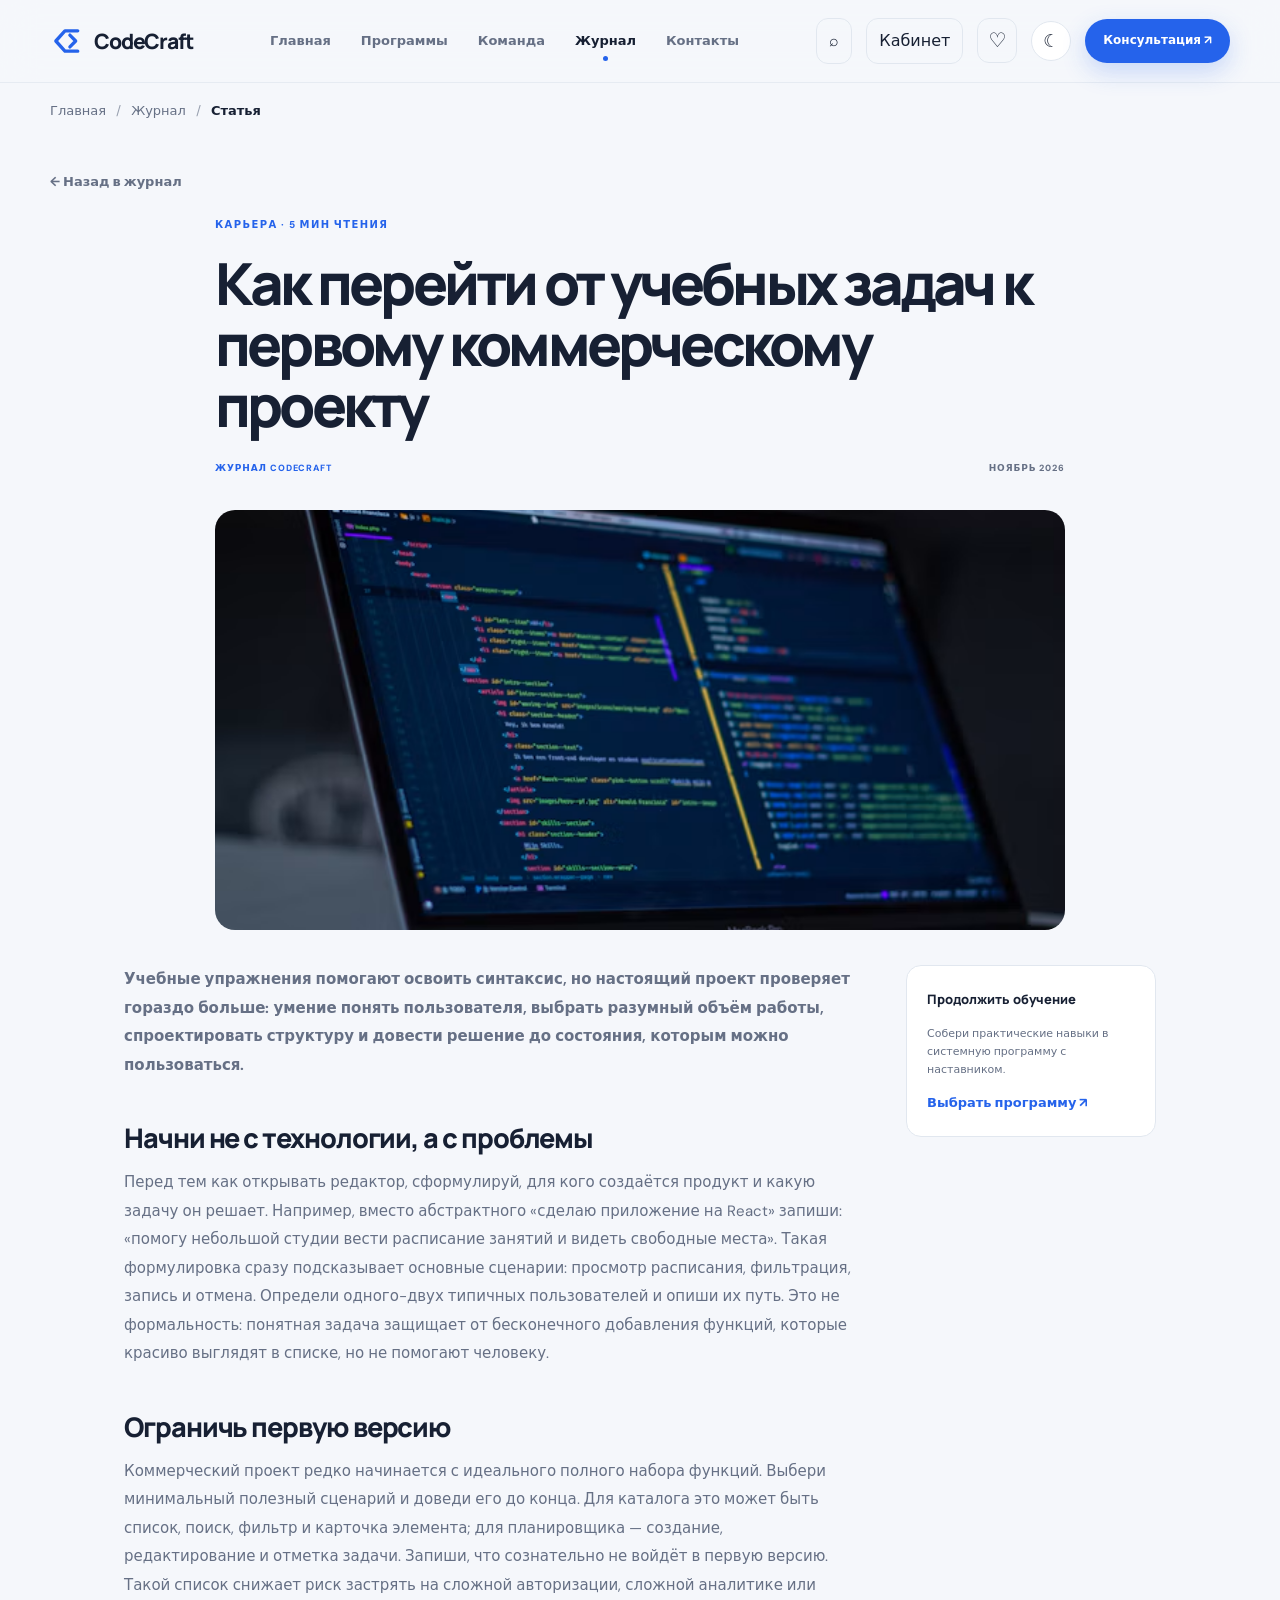
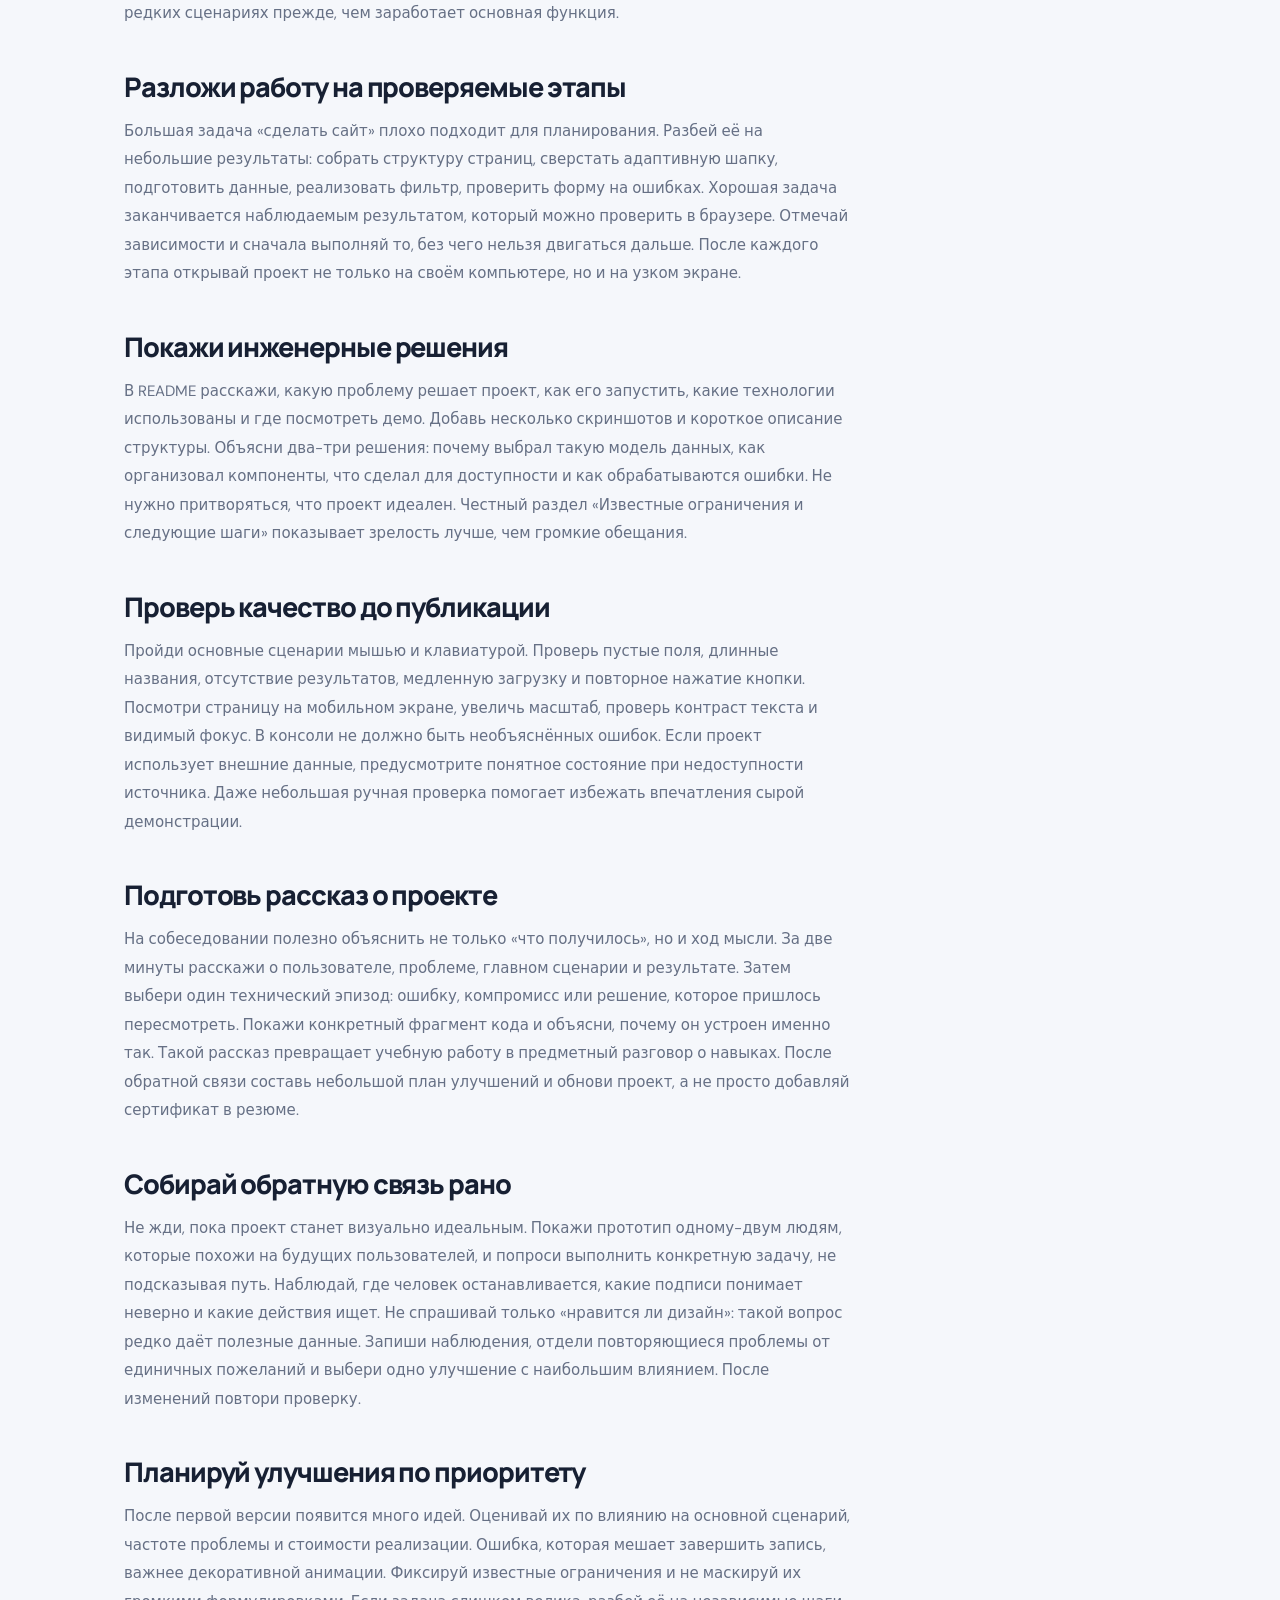
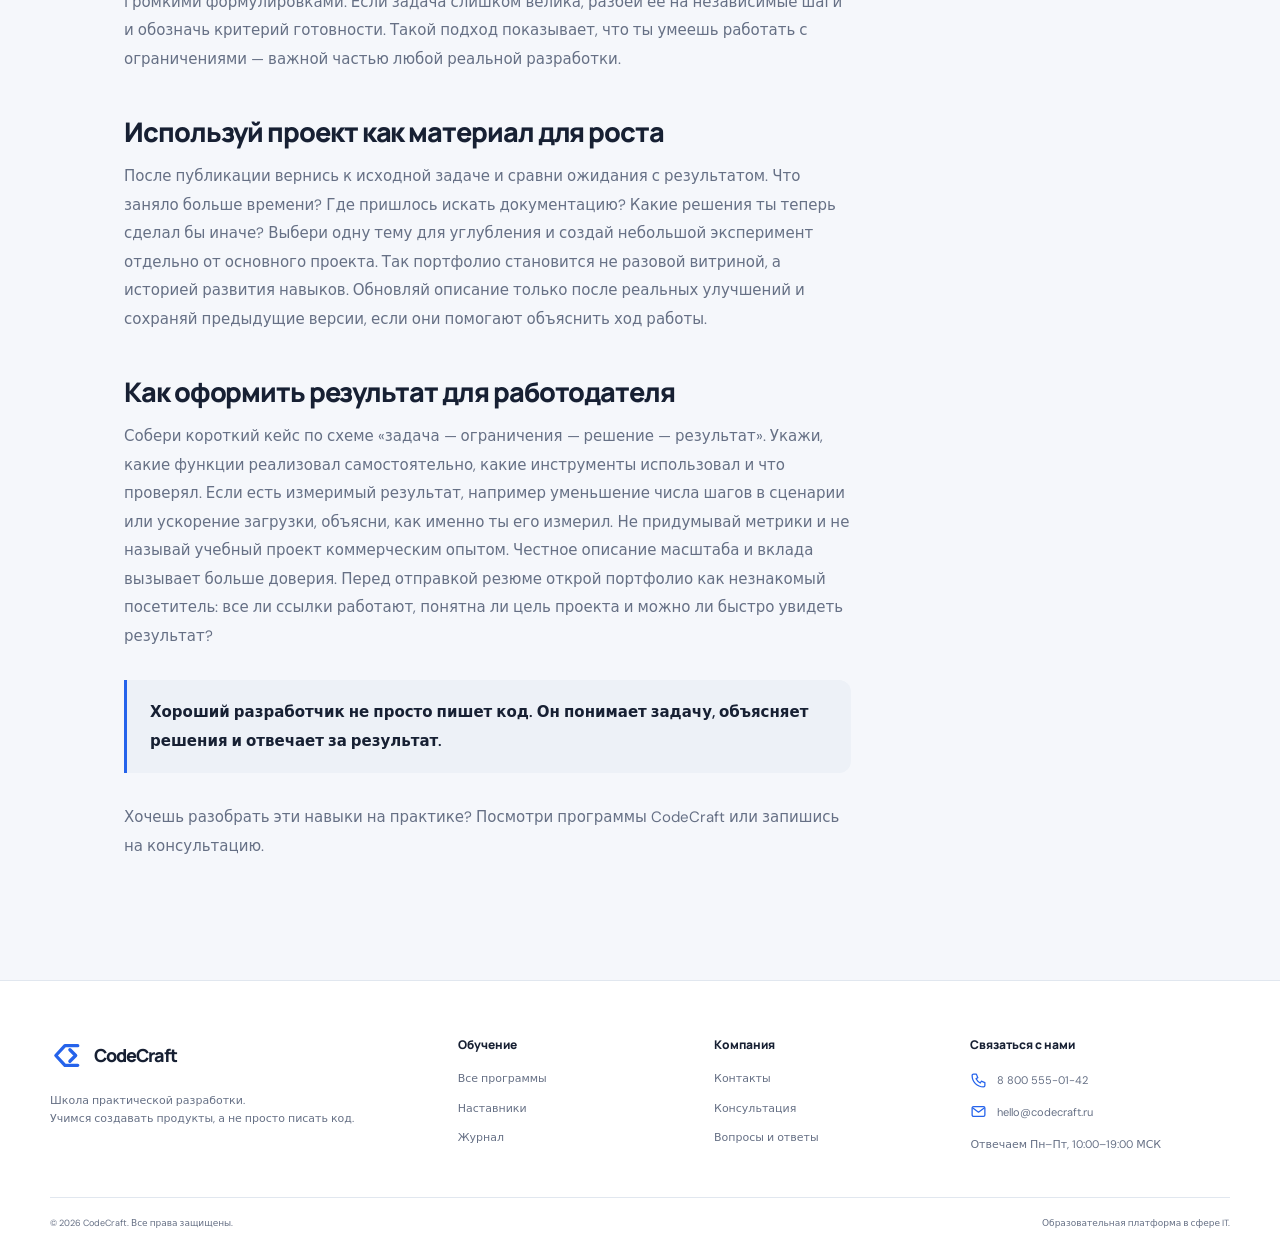
==== commit 8948de32: "Update CodeCraft website with enhanced features" ====
--- a/article.html
+++ b/article.html
@@ -28,6 +28,9 @@
         <a class="nav__link" href="contacts.html">Контакты</a>
       </nav>
       <div class="header__actions">
+        <button class="site-search-toggle" type="button" aria-label="Поиск по сайту" title="Поиск">⌕</button>
+        <button class="account-toggle" type="button">Кабинет</button>
+        <button class="favorites-toggle" type="button" aria-label="Избранное" title="Избранное">♡</button>
         <button class="theme-toggle" aria-label="Переключить тему">☾</button>
         <a class="button button--small button--primary" href="contacts.html#lead-form">Консультация ↗</a>
       </div>
@@ -107,5 +110,6 @@
   </button>
   
   <script src="js/script.js"></script>
+  <script src="js/enhancements.js"></script>
 </body>
 </html>
--- a/css/style.css
+++ b/css/style.css
@@ -3351,4 +3351,41 @@
   .breadcrumbs__inner {
     gap: 7px;
   }
-}+}
+
+/* CodeCraft enhancements: smooth theme, search, student cabinet, favorites and motion */
+html { scroll-behavior: smooth; }
+body, .header, .card, .course-card, .teacher-card, .article-card, .site-modal, .site-search-panel {
+  transition: background-color .35s ease, color .3s ease, border-color .3s ease, box-shadow .3s ease;
+}
+.site-search-toggle,.account-toggle,.favorites-toggle {
+  border:1px solid var(--line,rgba(120,130,160,.25)); background:transparent; color:inherit;
+  border-radius:12px; padding:9px 12px; cursor:pointer; font:inherit; transition:transform .2s,background .2s;
+}
+.site-search-toggle:hover,.account-toggle:hover,.favorites-toggle:hover { transform:translateY(-2px); background:rgba(120,100,255,.12); }
+.favorites-toggle { font-size:20px; padding:5px 10px; }
+.favorite-action { position:absolute; z-index:3; right:12px; top:12px; border:0; border-radius:50%; width:38px;height:38px; cursor:pointer; background:rgba(20,25,40,.78); color:white; font-size:21px; }
+.favorite-action[aria-pressed="true"] { color:#ff668a; }
+.course-card,.teacher-card,.article-card { position:relative; transform:translateZ(0); transition:transform .28s ease,box-shadow .28s ease; }
+.cc-modal-backdrop { position:fixed; inset:0; z-index:10000; display:none; align-items:center; justify-content:center; padding:20px; background:rgba(5,9,20,.68); backdrop-filter:blur(8px); }
+.cc-modal-backdrop.is-open { display:flex; animation:ccFade .22s ease both; }
+.site-modal,.site-search-panel { width:min(620px,100%); max-height:85vh; overflow:auto; padding:26px; border-radius:22px; background:var(--surface,#fff); color:var(--text,#172033); box-shadow:0 25px 90px #0005; }
+.site-modal h2,.site-search-panel h2 { margin:0 0 16px; }
+.cc-field { display:grid; gap:6px; margin:12px 0; }
+.cc-field input,.cc-field textarea,.cc-search-input { width:100%; box-sizing:border-box; padding:13px 14px; border:1px solid #9aa3b855; border-radius:12px; background:transparent; color:inherit; font:inherit; }
+.cc-modal-actions { display:flex; gap:10px; flex-wrap:wrap; margin-top:16px; }
+.cc-btn { border:0; border-radius:12px; padding:11px 16px; cursor:pointer; background:#7563e8; color:white; font:inherit; }
+.cc-btn.secondary { background:#8992a322; color:inherit; }
+.cc-results { display:grid; gap:8px; margin-top:14px; }
+.cc-result { display:block; padding:12px 14px; border:1px solid #8992a344; border-radius:12px; color:inherit; text-decoration:none; }
+.cc-result:hover { background:#7967e815; }
+.cc-result small { display:block; opacity:.7; margin-top:3px; }
+.cc-empty { opacity:.7; padding:14px 0; }
+.cc-ripple { position:relative; overflow:hidden; }
+.cc-ripple:after { content:""; position:absolute; border-radius:50%; background:#ffffff55; width:12px;height:12px; transform:scale(0); animation:ccRipple .55s ease-out; pointer-events:none; }
+@keyframes ccFade { from{opacity:0} to{opacity:1} }
+@keyframes ccRipple { to{transform:scale(18);opacity:0} }
+@keyframes ccFloatIn { from{opacity:0;transform:translateY(22px) scale(.985)} to{opacity:1;transform:translateY(0) scale(1)} }
+.cc-animate-in { animation:ccFloatIn .65s cubic-bezier(.2,.7,.2,1) both; }
+@media(prefers-reduced-motion:reduce) { *,*:before,*:after { scroll-behavior:auto!important; animation-duration:.01ms!important; transition-duration:.01ms!important; } }
+@media(max-width:700px) { .site-search-toggle,.account-toggle,.favorites-toggle { padding:7px 8px; font-size:13px; } .site-modal,.site-search-panel{padding:20px;} }
